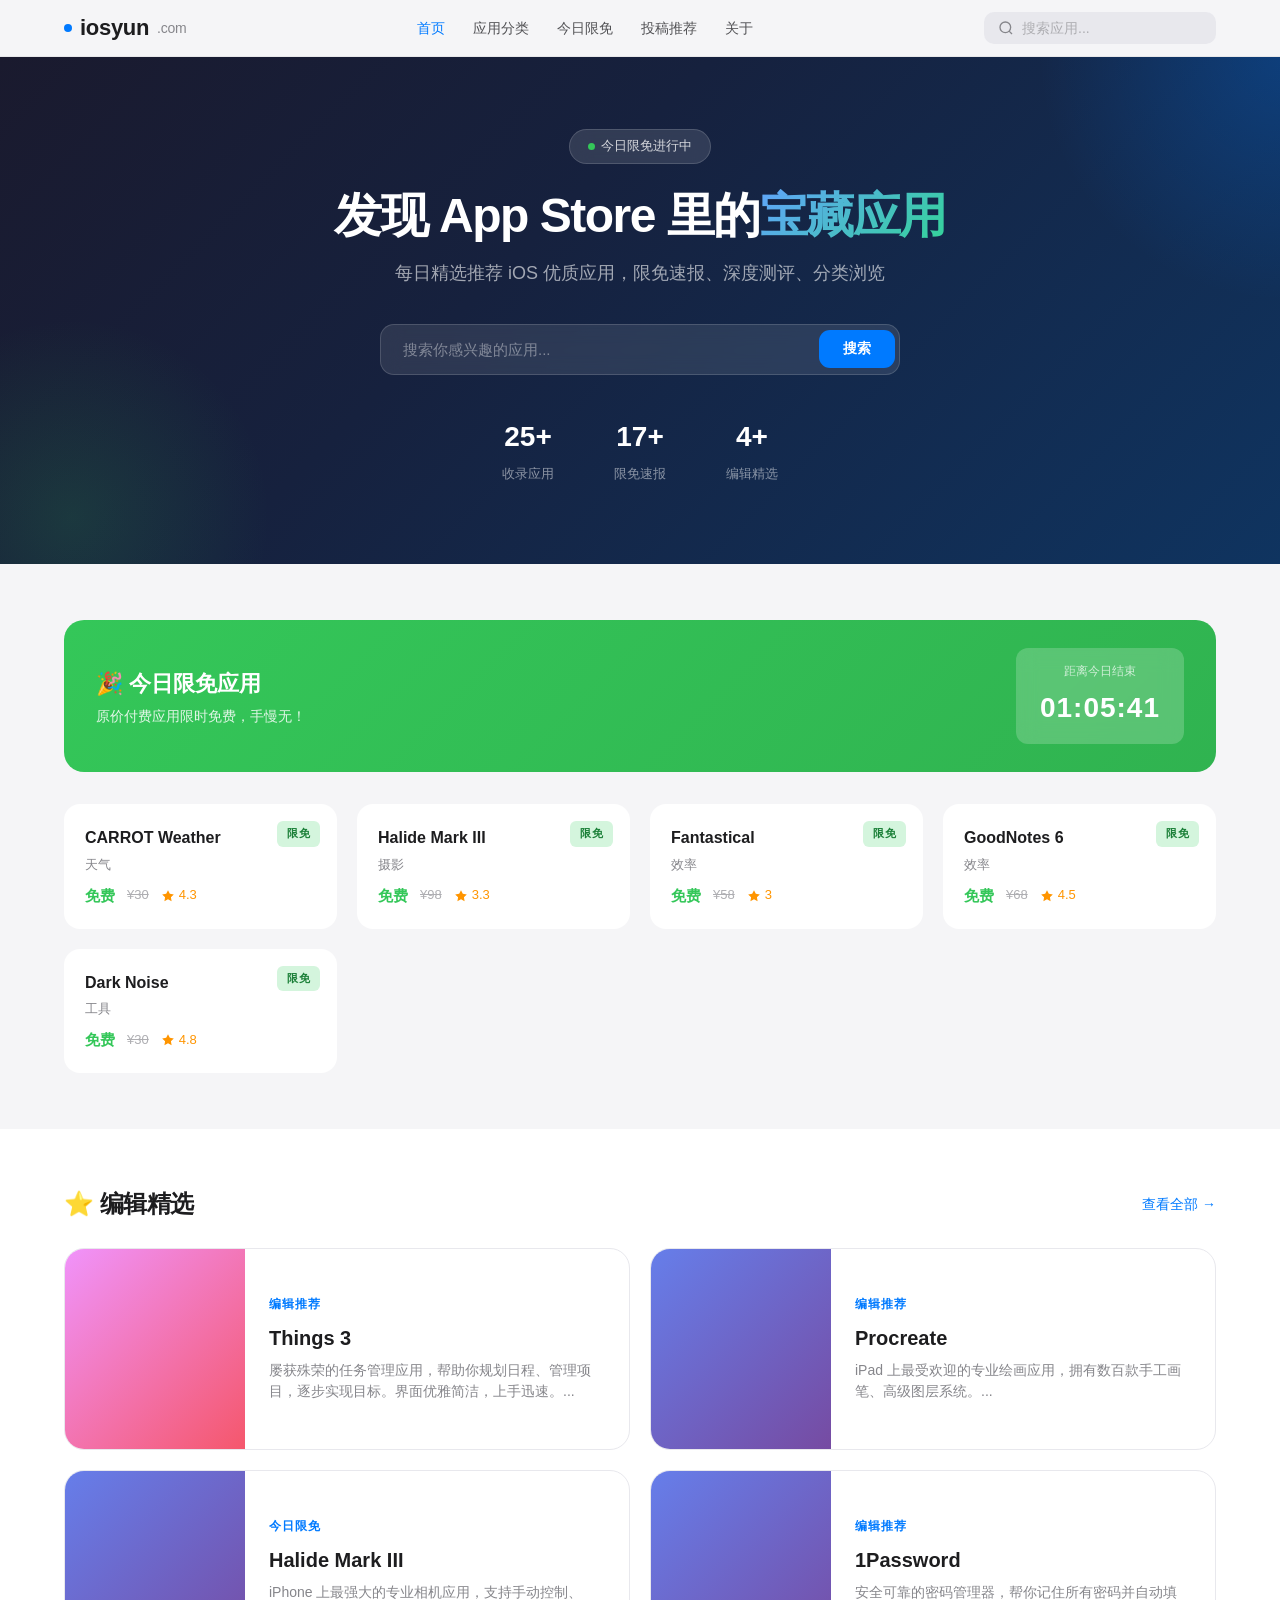
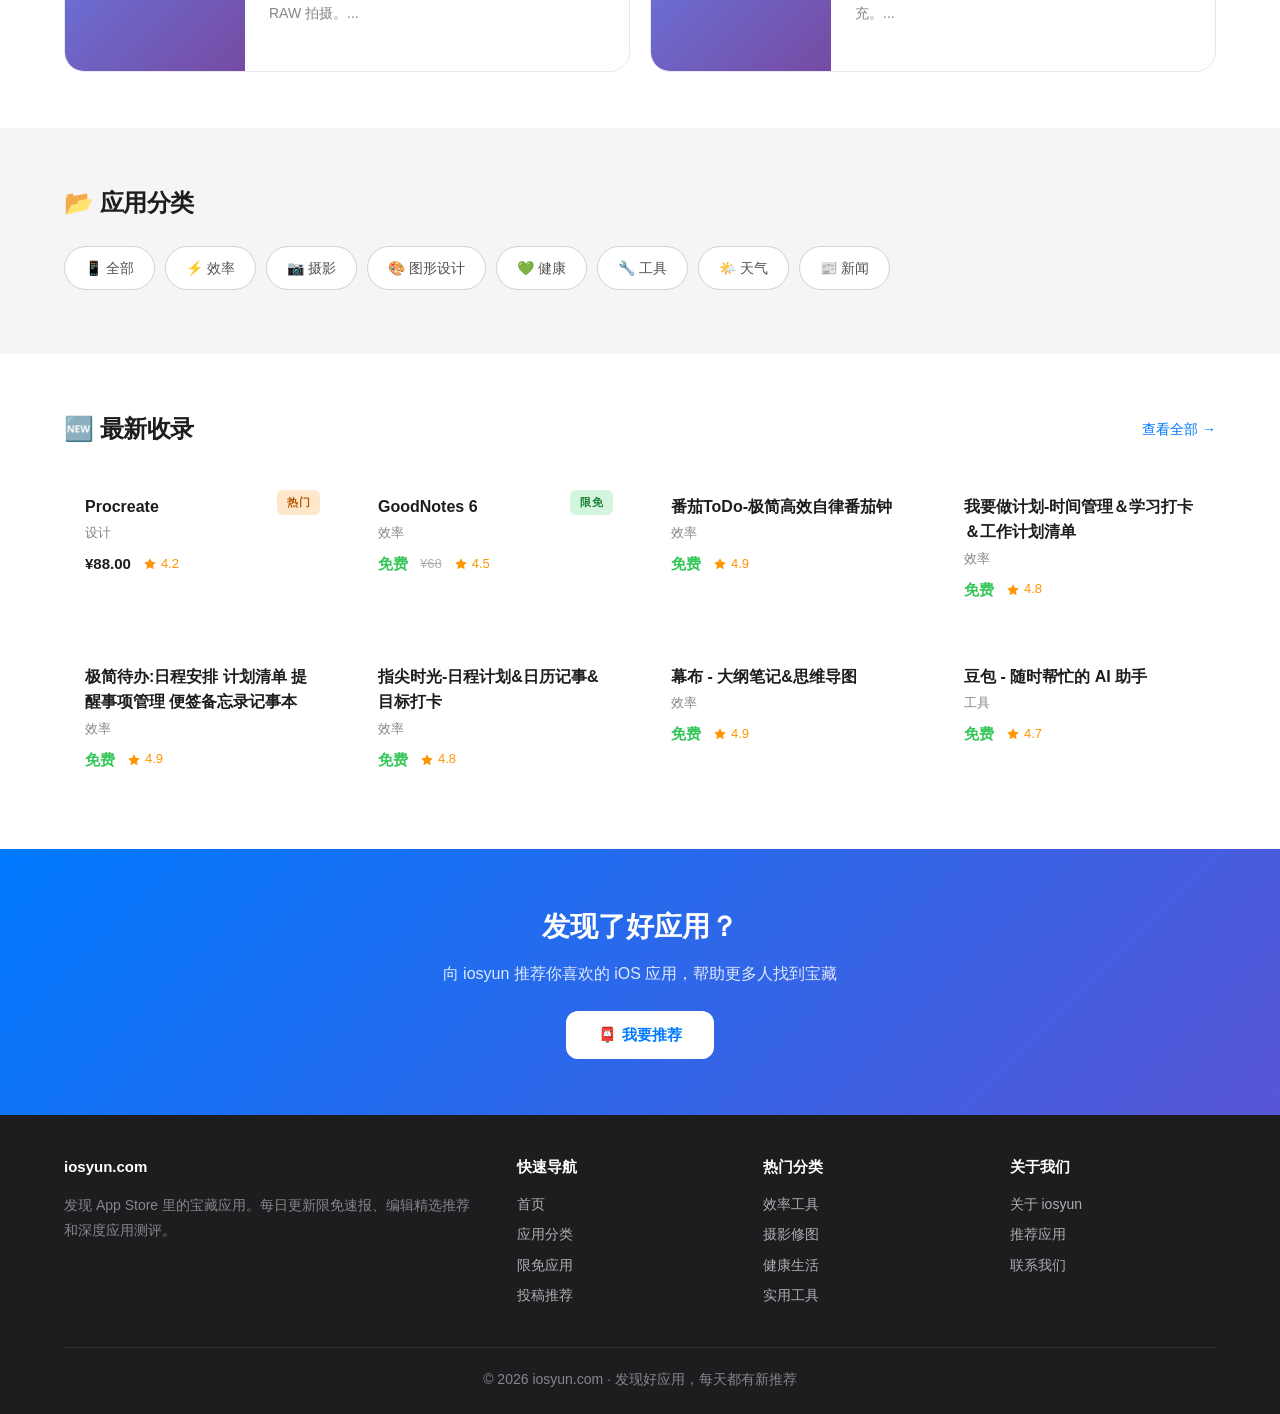
==== index.html @ 3b08a23b "fix: 隐藏URL中的index.html，统一用./" ====
<!DOCTYPE html>
<html lang="zh-CN">
<head>
<meta charset="UTF-8">
<meta name="viewport" content="width=device-width, initial-scale=1.0">
<title>iosyun - 发现好应用，每天都有新推荐</title>
<meta name="description" content="iosyun 每日精选推荐 iOS 优质应用，限免速报、深度测评、分类浏览，帮你发现 App Store 里的宝藏应用。">
<meta name="keywords" content="iOS应用推荐,App推荐,限免,App Store,应用测评,iPhone应用,iPad应用">
<meta property="og:title" content="iosyun - 发现好应用，每天都有新推荐">
<meta property="og:description" content="每日精选推荐 iOS 优质应用，限免速报、深度测评、分类浏览，帮你发现 App Store 里的宝藏应用。">
<meta property="og:type" content="website">
<meta property="og:url" content="https://iosyun.com/">
<meta property="og:site_name" content="iosyun">
<meta property="og:locale" content="zh_CN">
<meta name="twitter:card" content="summary_large_image">
<meta name="twitter:title" content="iosyun - 发现好应用，每天都有新推荐">
<meta name="twitter:description" content="每日精选推荐 iOS 优质应用，限免速报、深度测评、分类浏览。">
<link rel="canonical" href="https://iosyun.com/">
<link rel="stylesheet" href="css/style.css">
<script type="application/ld+json">
{"@context":"https://schema.org","@type":"WebSite","name":"iosyun","url":"https://iosyun.com/","description":"每日精选推荐 iOS 优质应用，限免速报、深度测评、分类浏览。","potentialAction":{"@type":"SearchAction","target":"https://iosyun.com/category.html?search={search_term_string}","query-input":"required name=search_term_string"}}
</script>
</head>
<body>

<nav class="navbar">
  <div class="container">
    <a href="./" class="nav-logo">
      <span class="dot"></span>iosyun<span>.com</span>
    </a>
    <ul class="nav-links">
      <li><a href="./" class="active">首页</a></li>
      <li><a href="category.html">应用分类</a></li>
      <li><a href="category.html?filter=free">今日限免</a></li>
      <li><a href="submit.html">投稿推荐</a></li>
      <li><a href="about.html">关于</a></li>
    </ul>
    <div class="nav-search">
      <svg viewBox="0 0 24 24" fill="none" stroke="currentColor" stroke-width="2"><circle cx="11" cy="11" r="8"/><path d="m21 21-4.35-4.35"/></svg>
      <input type="text" id="navSearch" placeholder="搜索应用...">
    </div>
    <button class="nav-mobile" style="background:none;font-size:24px;cursor:pointer;">☰</button>
  </div>
</nav>

<section class="hero">
  <div class="container">
    <div class="hero-badge"><span class="pulse"></span>今日限免进行中</div>
    <h1>发现 App Store 里的<span>宝藏应用</span></h1>
    <p>每日精选推荐 iOS 优质应用，限免速报、深度测评、分类浏览</p>
    <div class="hero-search">
      <input type="text" id="heroSearch" placeholder="搜索你感兴趣的应用...">
      <button onclick="document.getElementById('heroSearch').dispatchEvent(new KeyboardEvent('keydown',{key:'Enter'}))">搜索</button>
    </div>
    <div class="hero-stats">
      <div class="hero-stat"><div class="num" id="statApps">12,000+</div><div class="label">收录应用</div></div>
      <div class="hero-stat"><div class="num" id="statFree">500+</div><div class="label">限免速报</div></div>
      <div class="hero-stat"><div class="num" id="statFeatured">50+</div><div class="label">编辑精选</div></div>
    </div>
  </div>
</section>

<section class="section">
  <div class="container">
    <div class="free-banner">
      <div class="fb-info">
        <h3>🎉 今日限免应用</h3>
        <p>原价付费应用限时免费，手慢无！</p>
      </div>
      <div class="fb-timer">
        <div style="font-size:12px;opacity:.7;margin-bottom:4px;">距离今日结束</div>
        <div class="time" id="countdown">00:00:00</div>
      </div>
    </div>
    <div class="app-grid" id="freeApps"></div>
  </div>
</section>

<section class="section" style="background:#fff;">
  <div class="container">
    <div class="section-header">
      <h2>⭐ 编辑精选</h2>
      <a href="category.html">查看全部 →</a>
    </div>
    <div class="featured-row" id="featuredApps"></div>
  </div>
</section>

<section class="section">
  <div class="container">
    <div class="section-header"><h2>📂 应用分类</h2></div>
    <div class="categories" id="categoriesList"></div>
  </div>
</section>

<section class="section" style="background:#fff;">
  <div class="container">
    <div class="section-header">
      <h2>🆕 最新收录</h2>
      <a href="category.html">查看全部 →</a>
    </div>
    <div class="app-grid" id="latestApps"></div>
  </div>
</section>

<!-- CTA -->
<section class="section" style="background:linear-gradient(135deg,#007AFF,#5856D6);color:#fff;text-align:center;">
  <div class="container">
    <h2 style="font-size:28px;font-weight:700;margin-bottom:12px;">发现了好应用？</h2>
    <p style="opacity:.85;margin-bottom:24px;">向 iosyun 推荐你喜欢的 iOS 应用，帮助更多人找到宝藏</p>
    <a href="submit.html" style="display:inline-block;background:#fff;color:var(--blue);padding:12px 32px;border-radius:12px;font-size:15px;font-weight:600;">📮 我要推荐</a>
  </div>
</section>

<footer class="footer">
  <div class="container">
    <div class="footer-grid">
      <div>
        <h4>iosyun.com</h4>
        <p style="color:var(--gray-500);line-height:1.8;">发现 App Store 里的宝藏应用。每日更新限免速报、编辑精选推荐和深度应用测评。</p>
      </div>
      <div>
        <h4>快速导航</h4>
        <ul>
          <li><a href="./">首页</a></li>
          <li><a href="category.html">应用分类</a></li>
          <li><a href="category.html?filter=free">限免应用</a></li>
          <li><a href="submit.html">投稿推荐</a></li>
        </ul>
      </div>
      <div>
        <h4>热门分类</h4>
        <ul>
          <li><a href="category.html?cat=效率">效率工具</a></li>
          <li><a href="category.html?cat=摄影">摄影修图</a></li>
          <li><a href="category.html?cat=健康">健康生活</a></li>
          <li><a href="category.html?cat=工具">实用工具</a></li>
        </ul>
      </div>
      <div>
        <h4>关于我们</h4>
        <ul>
          <li><a href="about.html">关于 iosyun</a></li>
          <li><a href="submit.html">推荐应用</a></li>
          <li><a href="about.html#contact">联系我们</a></li>
        </ul>
      </div>
    </div>
    <div class="footer-bottom">&copy; 2026 iosyun.com · 发现好应用，每天都有新推荐</div>
  </div>
</footer>

<button id="backToTop" class="back-to-top">
  <svg viewBox="0 0 24 24" fill="none" stroke="currentColor" stroke-width="2"><path d="m18 15-6-6-6 6"/></svg>
</button>

<script src="js/data.js"></script>
<script src="js/main.js"></script>
<script>
document.addEventListener('DOMContentLoaded', () => {
  const apps = loadApps();
  document.getElementById('statApps').textContent = apps.length.toLocaleString() + '+';
  document.getElementById('statFree').textContent = apps.filter(a => a.isFree || a.price === '免费').length.toLocaleString() + '+';
  document.getElementById('statFeatured').textContent = apps.filter(a => a.featured).length.toLocaleString() + '+';

  // 优先展示有原价信息的真正限免，没有则展示所有免费应用
  const realFree = apps.filter(a => a.isFree && a.originalPrice);
  const freeApps = realFree.length > 0 ? realFree : apps.filter(a => a.isFree).slice(0, 8);
  const freeTitle = realFree.length > 0 ? '🎉 今日限免应用' : '🎁 免费好应用';
  document.querySelector('.fb-info h3').textContent = freeTitle;
  document.getElementById('freeApps').innerHTML = freeApps.length
    ? freeApps.map(createAppCard).join('')
    : '<p style="text-align:center;color:var(--gray-500);grid-column:1/-1;padding:40px;">暂无今日限免应用，明天再来看看~</p>';

  const featured = apps.filter(a => a.featured).slice(0, 4);
  document.getElementById('featuredApps').innerHTML = featured.map(createFeaturedCard).join('');

  document.getElementById('categoriesList').innerHTML = categories.map(c =>
    `<a href="category.html?cat=${c.key}" class="cat-chip"><span class="emoji">${c.emoji}</span>${c.name}</a>`
  ).join('');

  const latest = [...apps].sort((a,b) => new Date(b.updatedAt) - new Date(a.updatedAt)).slice(0, 8);
  document.getElementById('latestApps').innerHTML = latest.map(createAppCard).join('');

  startCountdown();
});
</script>
</body>
</html>
 
<!-- build -->
---- css/style.css ----
/* === Reset & Base === */
*, *::before, *::after { box-sizing: border-box; margin: 0; padding: 0; }

:root {
  --blue: #007AFF;
  --blue-dark: #0056CC;
  --red: #FF3B30;
  --orange: #FF9500;
  --green: #34C759;
  --gray-50: #f5f5f7;
  --gray-100: #e8e8ed;
  --gray-200: #d2d2d7;
  --gray-300: #aeaeb2;
  --gray-500: #86868b;
  --gray-700: #515154;
  --gray-900: #1d1d1f;
  --radius-sm: 10px;
  --radius: 16px;
  --radius-lg: 20px;
  --shadow-sm: 0 1px 3px rgba(0,0,0,.06);
  --shadow: 0 4px 16px rgba(0,0,0,.08);
  --shadow-lg: 0 12px 40px rgba(0,0,0,.12);
  --transition: .25s cubic-bezier(.4,0,.2,1);
}

html { scroll-behavior: smooth; }

body {
  font-family: -apple-system, BlinkMacSystemFont, "SF Pro Display", "Segoe UI", Roboto, sans-serif;
  color: var(--gray-900);
  background: var(--gray-50);
  line-height: 1.6;
  -webkit-font-smoothing: antialiased;
}

a { color: inherit; text-decoration: none; }
img { max-width: 100%; display: block; }
button { font-family: inherit; cursor: pointer; border: none; outline: none; }

.container { max-width: 1200px; margin: 0 auto; padding: 0 24px; }

/* === Navbar === */
.navbar {
  position: sticky; top: 0; z-index: 100;
  background: rgba(245,245,247,.85);
  backdrop-filter: saturate(180%) blur(20px);
  -webkit-backdrop-filter: saturate(180%) blur(20px);
  border-bottom: 1px solid rgba(0,0,0,.06);
}
.navbar .container {
  display: flex; align-items: center; justify-content: space-between;
  height: 56px;
}
.nav-logo {
  font-size: 22px; font-weight: 700; letter-spacing: -.3px;
  display: flex; align-items: center; gap: 8px;
}
.nav-logo .dot { width: 8px; height: 8px; background: var(--blue); border-radius: 50%; }
.nav-logo span:last-child { color: var(--gray-500); font-weight: 400; font-size: 14px; }
.nav-links { display: flex; gap: 28px; list-style: none; }
.nav-links a { font-size: 14px; font-weight: 500; color: var(--gray-700); transition: color var(--transition); padding: 4px 0; }
.nav-links a:hover, .nav-links a.active { color: var(--blue); }
.nav-search {
  display: flex; align-items: center; gap: 8px;
  background: var(--gray-100); border-radius: 10px;
  padding: 8px 14px; transition: all var(--transition);
}
.nav-search:focus-within { background: #fff; box-shadow: 0 0 0 3px rgba(0,122,255,.15); }
.nav-search svg { width: 16px; height: 16px; color: var(--gray-500); flex-shrink: 0; }
.nav-search input {
  border: none; outline: none; background: transparent;
  font-size: 14px; width: 180px; color: var(--gray-900);
}
.nav-search input::placeholder { color: var(--gray-300); }
.nav-mobile { display: none; }

.nav-links.show {
  display: flex !important; flex-direction: column;
  position: absolute; top: 56px; left: 0; right: 0;
  background: rgba(245,245,247,.98);
  backdrop-filter: blur(20px);
  -webkit-backdrop-filter: blur(20px);
  padding: 16px 24px; gap: 8px;
  border-bottom: 1px solid rgba(0,0,0,.06);
  z-index: 99;
}
.nav-links.show a { padding: 10px 0; font-size: 16px; }

@media (max-width: 768px) {
  .nav-links:not(.show), .nav-search { display: none; }
  .nav-mobile { display: block; }
  .navbar .container { height: 52px; }
}

/* === Hero === */
.hero {
  background: linear-gradient(135deg, #1a1a2e 0%, #16213e 40%, #0f3460 100%);
  color: #fff; padding: 72px 0 80px; text-align: center; position: relative;
  overflow: hidden;
}
.hero::before {
  content: ''; position: absolute; top: -50%; right: -20%;
  width: 500px; height: 500px;
  background: radial-gradient(circle, rgba(0,122,255,.25) 0%, transparent 70%);
  border-radius: 50%;
}
.hero::after {
  content: ''; position: absolute; bottom: -30%; left: -10%;
  width: 400px; height: 400px;
  background: radial-gradient(circle, rgba(52,199,89,.15) 0%, transparent 70%);
  border-radius: 50%;
}
.hero .container { position: relative; z-index: 1; }
.hero-badge {
  display: inline-block; background: rgba(255,255,255,.12);
  border: 1px solid rgba(255,255,255,.15);
  border-radius: 50px; padding: 6px 18px; font-size: 13px;
  color: rgba(255,255,255,.8); margin-bottom: 24px;
  backdrop-filter: blur(10px);
}
.hero-badge .pulse { display: inline-block; width: 7px; height: 7px; background: var(--green); border-radius: 50%; margin-right: 6px; animation: pulse 2s infinite; }
@keyframes pulse { 0%,100%{opacity:1} 50%{opacity:.4} }
.hero h1 {
  font-size: 48px; font-weight: 800; letter-spacing: -1.5px;
  line-height: 1.15; margin-bottom: 16px;
}
.hero h1 span { background: linear-gradient(135deg, #60a5fa, #34d399); -webkit-background-clip: text; -webkit-text-fill-color: transparent; }
.hero p { font-size: 18px; color: rgba(255,255,255,.6); margin-bottom: 36px; max-width: 520px; margin-left: auto; margin-right: auto; }
.hero-search {
  display: flex; align-items: center; max-width: 520px; margin: 0 auto;
  background: rgba(255,255,255,.1); border: 1px solid rgba(255,255,255,.15);
  border-radius: 14px; padding: 4px; backdrop-filter: blur(10px);
}
.hero-search input {
  flex: 1; border: none; outline: none; background: transparent;
  padding: 12px 18px; color: #fff; font-size: 15px;
}
.hero-search input::placeholder { color: rgba(255,255,255,.4); }
.hero-search button {
  background: var(--blue); color: #fff; border-radius: 11px;
  padding: 10px 24px; font-size: 14px; font-weight: 600;
  transition: background var(--transition);
}
.hero-search button:hover { background: var(--blue-dark); }
.hero-stats { display: flex; justify-content: center; gap: 60px; margin-top: 40px; }
.hero-stat { text-align: center; }
.hero-stat .num { font-size: 28px; font-weight: 700; }
.hero-stat .label { font-size: 13px; color: rgba(255,255,255,.5); margin-top: 4px; }
@media (max-width: 768px) {
  .hero { padding: 48px 0 56px; }
  .hero h1 { font-size: 32px; }
  .hero p { font-size: 15px; }
  .hero-stats { gap: 32px; }
  .hero-stat .num { font-size: 22px; }
}

/* === Section Header === */
.section-header {
  display: flex; align-items: center; justify-content: space-between;
  margin-bottom: 24px;
}
.section-header h2 { font-size: 24px; font-weight: 700; letter-spacing: -.5px; }
.section-header a {
  font-size: 14px; color: var(--blue); font-weight: 500;
  display: flex; align-items: center; gap: 4px;
}
.section-header a:hover { text-decoration: underline; }

/* === Section Spacing === */
.section { padding: 56px 0; }
.section:nth-child(even) { background: #fff; }

/* === Category Chips === */
.categories {
  display: flex; flex-wrap: wrap; gap: 10px; margin-bottom: 8px;
}
.cat-chip {
  padding: 10px 20px; border-radius: 50px; font-size: 14px; font-weight: 500;
  border: 1px solid var(--gray-200); background: #fff; color: var(--gray-700);
  transition: all var(--transition); white-space: nowrap;
}
.cat-chip:hover, .cat-chip.active {
  background: var(--blue); color: #fff; border-color: var(--blue);
}
.cat-chip .emoji { margin-right: 4px; }
@media (max-width: 768px) {
  .categories { flex-wrap: nowrap; overflow-x: auto; -webkit-overflow-scrolling: touch; padding-bottom: 12px; gap: 8px; }
  .cat-chip { flex-shrink: 0; font-size: 13px; padding: 8px 16px; }
  .categories::-webkit-scrollbar { display: none; }
}

/* === App Card Grid === */
.app-grid {
  display: grid;
  grid-template-columns: repeat(4, 1fr);
  gap: 20px;
}
@media (max-width: 1024px) { .app-grid { grid-template-columns: repeat(3, 1fr); } }
@media (max-width: 768px) { .app-grid { grid-template-columns: repeat(2, 1fr); gap: 14px; } }
@media (max-width: 480px) { .app-grid { grid-template-columns: 1fr; } }

/* === App Card === */
.app-card {
  background: #fff; border-radius: var(--radius);
  padding: 20px; transition: all var(--transition);
  border: 1px solid transparent;
  cursor: pointer; position: relative; overflow: hidden;
}
.app-card:hover {
  transform: translateY(-4px);
  box-shadow: var(--shadow-lg);
  border-color: var(--gray-100);
}
.app-card .badge {
  position: absolute; top: 16px; right: 16px;
  font-size: 11px; font-weight: 700; padding: 4px 10px;
  border-radius: 6px; text-transform: uppercase; letter-spacing: .5px;
}
.badge-free { background: #d4f5dd; color: #1a7f37; }
.badge-off { background: #ffe0d4; color: #c0392b; }
.badge-hot { background: #ffe7cc; color: #b35900; }
.app-icon-placeholder {
  margin-bottom: 14px;
}
.app-icon-img {
  margin-bottom: 14px;
  object-fit: cover;
}
.card-title { font-size: 16px; font-weight: 600; margin-bottom: 4px; }
.card-category { font-size: 13px; color: var(--gray-500); margin-bottom: 8px; }
.card-meta { display: flex; align-items: center; gap: 12px; }
.card-price { font-size: 15px; font-weight: 700; color: var(--gray-900); }
.card-price.free { color: var(--green); }
.card-original { font-size: 13px; color: var(--gray-300); text-decoration: line-through; }
.card-rating { display: flex; align-items: center; gap: 4px; font-size: 13px; color: var(--orange); }
.card-rating svg { width: 14px; height: 14px; }

/* === Featured Carousel === */
.featured-row {
  display: grid; grid-template-columns: 1fr 1fr; gap: 20px;
}
.featured-card {
  background: #fff; border-radius: var(--radius-lg); overflow: hidden;
  display: flex; cursor: pointer; transition: all var(--transition);
  border: 1px solid var(--gray-100);
}
.featured-card:hover { transform: translateY(-3px); box-shadow: var(--shadow-lg); }
.featured-card .fc-img {
  width: 180px; min-height: 200px; flex-shrink: 0;
  display: flex; align-items: center; justify-content: center;
}
.gradient-1 { background: linear-gradient(135deg, #667eea, #764ba2) !important; }
.gradient-2 { background: linear-gradient(135deg, #f093fb, #f5576c) !important; }
.featured-card .fc-content { padding: 24px; display: flex; flex-direction: column; justify-content: center; }
.featured-card .fc-tag { font-size: 12px; font-weight: 600; color: var(--blue); text-transform: uppercase; letter-spacing: 1px; margin-bottom: 8px; }
.featured-card .fc-title { font-size: 20px; font-weight: 700; margin-bottom: 6px; }
.featured-card .fc-desc { font-size: 14px; color: var(--gray-500); line-height: 1.5; }
@media (max-width: 768px) {
  .featured-row { grid-template-columns: 1fr; }
  .featured-card .fc-img { width: 120px; min-height: 140px; }
  .featured-card .fc-title { font-size: 16px; }
}

/* === Free Today Banner === */
.free-banner {
  background: linear-gradient(135deg, #34C759, #30b350);
  border-radius: var(--radius-lg); padding: 28px 32px;
  color: #fff; display: flex; align-items: center; justify-content: space-between;
  margin-bottom: 32px;
}
.free-banner .fb-info h3 { font-size: 22px; font-weight: 700; margin-bottom: 4px; }
.free-banner .fb-info p { font-size: 14px; opacity: .85; }
.free-banner .fb-timer {
  background: rgba(255,255,255,.2); border-radius: 12px;
  padding: 14px 24px; font-size: 14px; text-align: center;
  backdrop-filter: blur(10px);
}
.free-banner .fb-timer .time { font-size: 28px; font-weight: 800; letter-spacing: 1px; }
@media (max-width: 768px) {
  .free-banner { flex-direction: column; text-align: center; gap: 16px; }
}

/* === Category Page === */
.page-hero {
  background: linear-gradient(135deg, #1a1a2e, #16213e);
  color: #fff; padding: 48px 0; text-align: center;
}
.page-hero h1 { font-size: 36px; font-weight: 800; letter-spacing: -1px; }
.page-hero p { color: rgba(255,255,255,.5); font-size: 15px; margin-top: 8px; }
.filter-bar {
  display: flex; gap: 12px; align-items: center; flex-wrap: wrap;
  margin-bottom: 32px;
}
.filter-bar select {
  padding: 10px 16px; border-radius: 10px; border: 1px solid var(--gray-200);
  font-size: 14px; background: #fff; color: var(--gray-900);
  appearance: none; padding-right: 36px;
  background-image: url("data:image/svg+xml,%3Csvg width='12' height='8' viewBox='0 0 12 8'%3E%3Cpath d='M1 1l5 5 5-5' stroke='%2386868b' stroke-width='1.5' fill='none'/%3E%3C/svg%3E");
  background-repeat: no-repeat; background-position: right 12px center;
  cursor: pointer;
}

/* === Detail Page === */
.detail-hero {
  background: linear-gradient(135deg, #1a1a2e 0%, #16213e 50%, #0f3460 100%);
  color: #fff; padding: 56px 0 64px;
}
.breadcrumb { font-size: 13px; color: rgba(255,255,255,.5); margin-bottom: 32px; }
.breadcrumb a { color: rgba(255,255,255,.7); }
.breadcrumb a:hover { color: #fff; }
.breadcrumb span { margin: 0 8px; }
.detail-header { display: flex; gap: 28px; align-items: flex-start; }
.detail-info { flex: 1; }
.detail-info h1 { font-size: 32px; font-weight: 800; letter-spacing: -1px; margin-bottom: 4px; }
.detail-info .dev { font-size: 14px; color: rgba(255,255,255,.5); margin-bottom: 14px; }
.detail-meta { display: flex; gap: 24px; flex-wrap: wrap; }
.detail-meta-item { display: flex; align-items: center; gap: 6px; font-size: 14px; color: rgba(255,255,255,.7); }
.detail-meta-item svg { width: 16px; height: 16px; opacity: .7; }
.detail-price-box {
  background: rgba(255,255,255,.1); border: 1px solid rgba(255,255,255,.15);
  border-radius: var(--radius); padding: 16px 24px; text-align: center;
  backdrop-filter: blur(10px); flex-shrink: 0; min-width: 120px;
}
.detail-price-box .price { font-size: 28px; font-weight: 800; }
.detail-price-box .price.free { color: var(--green); }
.detail-price-box .original { font-size: 14px; color: rgba(255,255,255,.4); text-decoration: line-through; }
.detail-price-box .btn-get {
  display: block; margin-top: 12px; background: var(--blue); color: #fff;
  padding: 10px 20px; border-radius: 10px; font-size: 14px; font-weight: 600;
  text-align: center; transition: background var(--transition);
}
.detail-price-box .btn-get:hover { background: var(--blue-dark); }
@media (max-width: 768px) {
  .detail-header { flex-direction: column; align-items: center; text-align: center; }
  .detail-meta { justify-content: center; }
  .detail-info h1 { font-size: 24px; }
  .detail-icon { width: 80px; height: 80px; }
}

/* Screenshots */
.screenshots-section { background: #fff; padding: 48px 0; }
.screenshots { display: flex; gap: 16px; overflow-x: auto; padding-bottom: 12px; -webkit-overflow-scrolling: touch; scroll-snap-type: x mandatory; }
.screenshots::-webkit-scrollbar { display: none; }
.screenshots img {
  width: 260px; border-radius: 16px; scroll-snap-align: start; flex-shrink: 0;
  box-shadow: var(--shadow); transition: transform var(--transition);
}
.screenshots img:hover { transform: scale(1.02); }
@media (max-width: 768px) { .screenshots img { width: 200px; border-radius: 12px; } }

/* Content area */
.content-section { padding: 48px 0; }
.content-grid { display: grid; grid-template-columns: 2fr 1fr; gap: 40px; }
@media (max-width: 768px) { .content-grid { grid-template-columns: 1fr; } }
.content-main h3, .content-side h3 { font-size: 18px; font-weight: 700; margin-bottom: 16px; }
.content-main p { color: var(--gray-700); line-height: 1.8; margin-bottom: 16px; }
.content-side .side-card {
  background: var(--gray-50); border-radius: var(--radius); padding: 20px; margin-bottom: 16px;
}
.side-card .side-row { display: flex; justify-content: space-between; padding: 8px 0; font-size: 14px; border-bottom: 1px solid var(--gray-100); }
.side-card .side-row:last-child { border-bottom: none; }
.side-card .side-label { color: var(--gray-500); }
.side-card .side-value { color: var(--gray-900); font-weight: 500; }

/* === Footer === */
.footer {
  background: var(--gray-900); color: var(--gray-300);
  padding: 40px 0 24px; font-size: 14px;
}
.footer-grid { display: grid; grid-template-columns: 2fr 1fr 1fr 1fr; gap: 40px; margin-bottom: 32px; }
.footer-grid h4 { color: #fff; font-size: 15px; margin-bottom: 14px; }
.footer-grid ul { list-style: none; }
.footer-grid li { margin-bottom: 8px; }
.footer-grid a { color: var(--gray-300); transition: color var(--transition); }
.footer-grid a:hover { color: #fff; }
.footer-bottom { border-top: 1px solid rgba(255,255,255,.08); padding-top: 20px; text-align: center; color: var(--gray-500); }
@media (max-width: 768px) {
  .footer-grid { grid-template-columns: 1fr 1fr; gap: 24px; }
}

/* === Skeleton Loading === */
@keyframes shimmer {
  0% { background-position: -200px 0; }
  100% { background-position: calc(200px + 100%) 0; }
}
.skeleton {
  background: linear-gradient(90deg, var(--gray-100) 25%, var(--gray-50) 50%, var(--gray-100) 75%);
  background-size: 200px 100%; animation: shimmer 1.5s infinite; border-radius: 8px;
}

/* === Toast === */
.toast {
  position: fixed; bottom: 32px; left: 50%; transform: translateX(-50%);
  background: var(--gray-900); color: #fff; padding: 12px 24px;
  border-radius: 12px; font-size: 14px; font-weight: 500;
  z-index: 1000; opacity: 0; transition: opacity var(--transition);
  pointer-events: none;
}
.toast.show { opacity: 1; }

/* === Back to top === */
.back-to-top {
  position: fixed; bottom: 32px; right: 32px;
  width: 44px; height: 44px; border-radius: 50%;
  background: var(--blue); color: #fff; display: flex; align-items: center; justify-content: center;
  box-shadow: var(--shadow-lg); opacity: 0; visibility: hidden;
  transition: all var(--transition); z-index: 99;
}
.back-to-top.visible { opacity: 1; visibility: visible; }
.back-to-top:hover { background: var(--blue-dark); transform: translateY(-2px); }
.back-to-top svg { width: 18px; height: 18px; }

/* === Tag === */
.tag { display: inline-block; padding: 3px 10px; background: var(--gray-100); border-radius: 6px; font-size: 12px; color: var(--gray-700); margin: 2px; }

/* === Pagination === */
.pagination { display: flex; justify-content: center; gap: 8px; margin-top: 40px; }
.pagination button {
  width: 40px; height: 40px; border-radius: 10px; font-size: 14px; font-weight: 500;
  background: #fff; border: 1px solid var(--gray-200); color: var(--gray-700);
  transition: all var(--transition);
}
.pagination button.active { background: var(--blue); color: #fff; border-color: var(--blue); }
.pagination button:hover:not(.active) { border-color: var(--blue); color: var(--blue); }
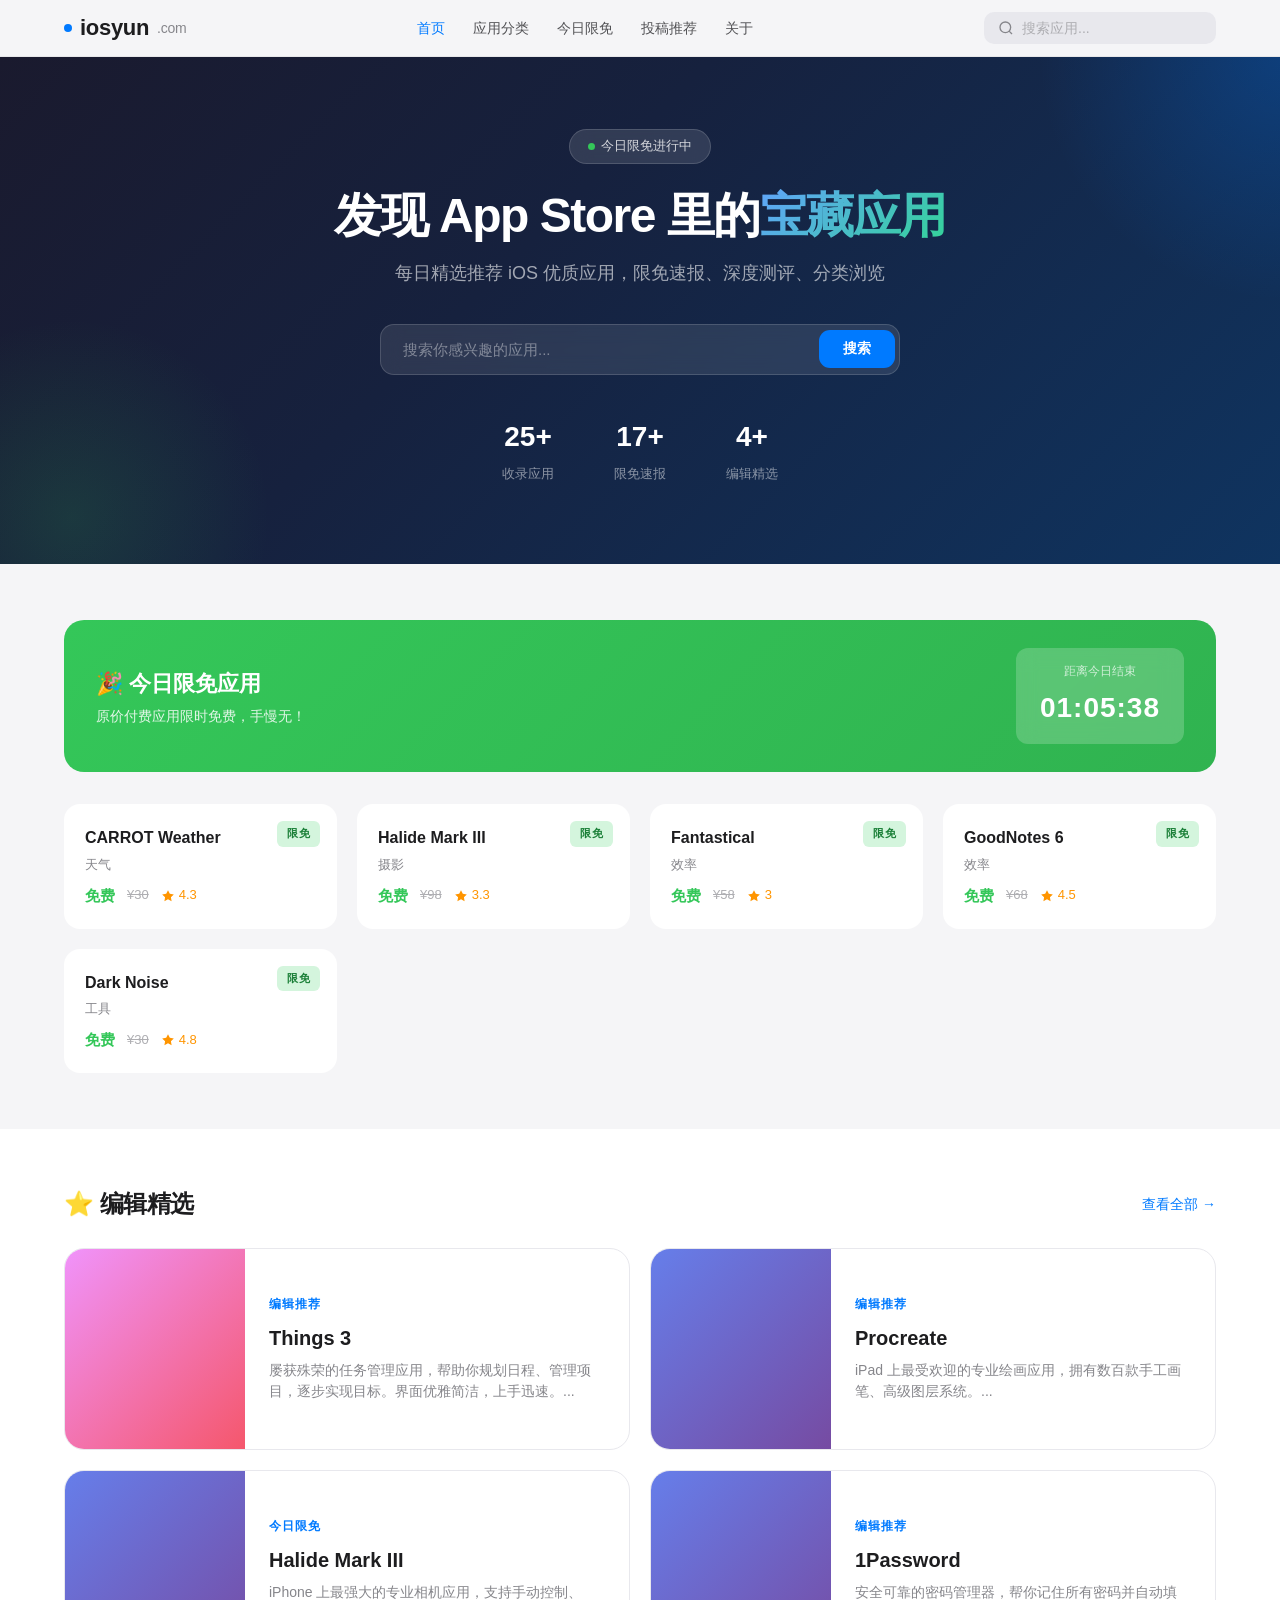
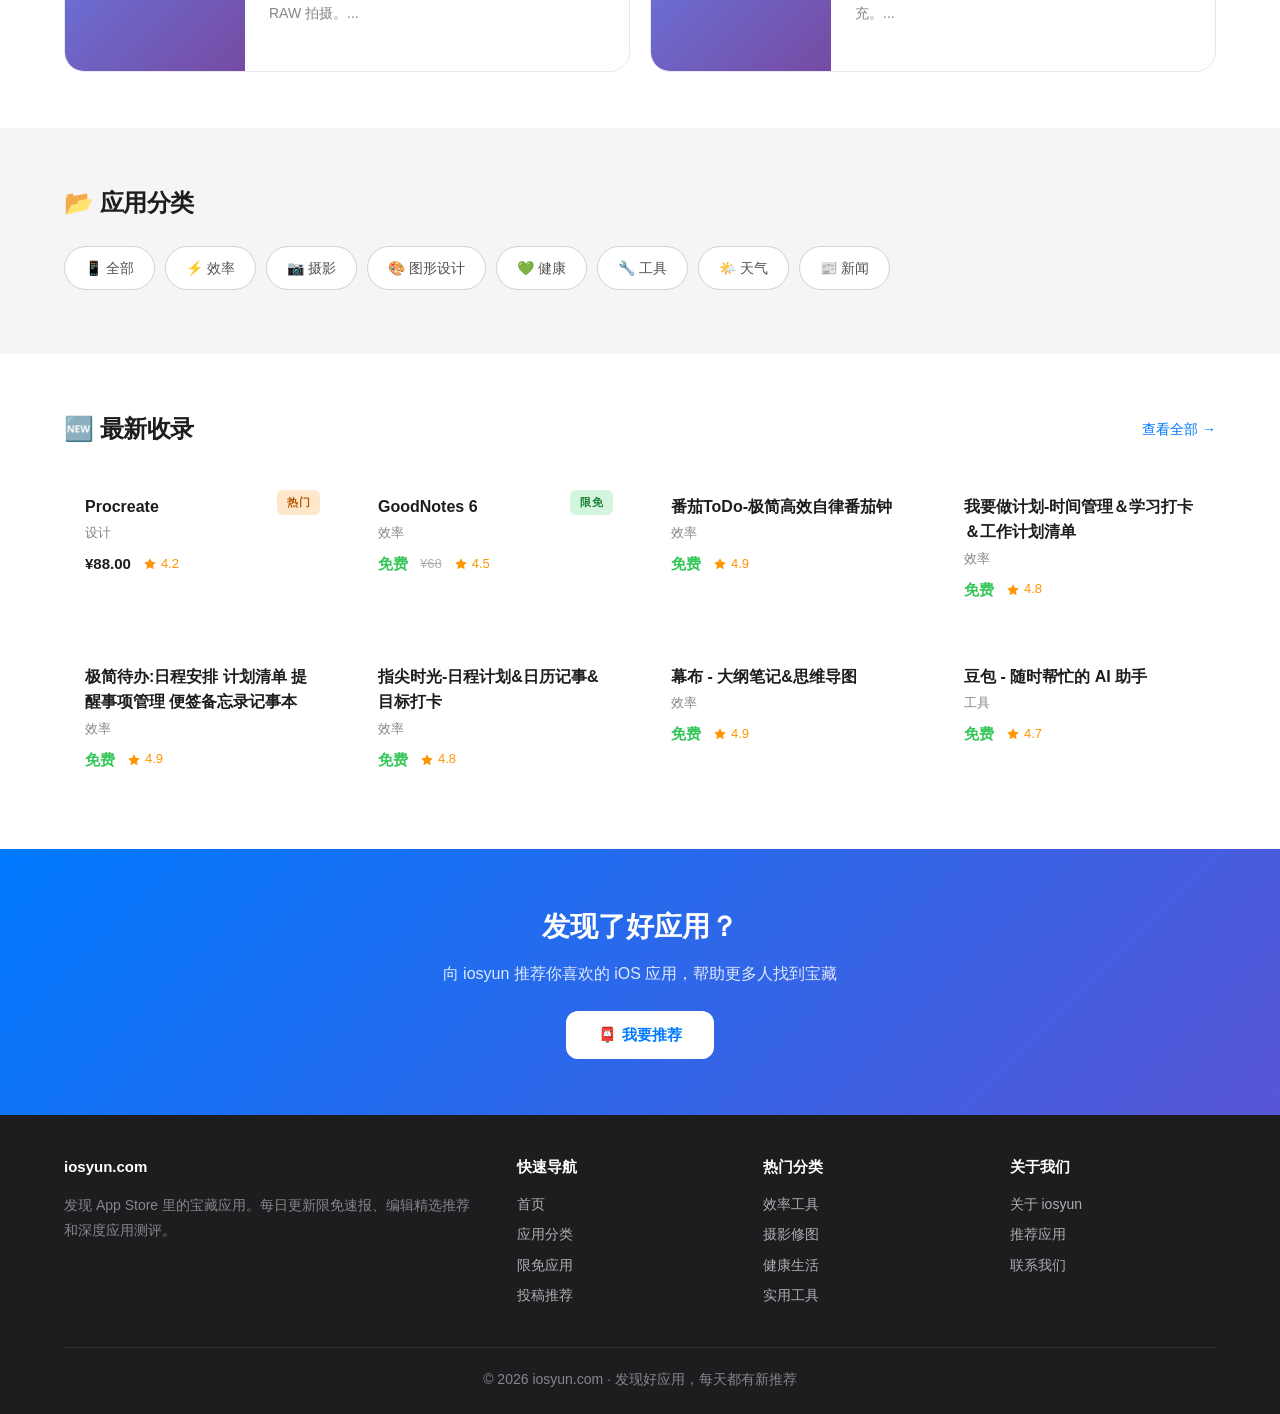
==== commit 2602bf42: "fix: data.js加版本号?v=3强刷缓存" ====
--- a/index.html
+++ b/index.html
@@ -154,7 +154,7 @@
   <svg viewBox="0 0 24 24" fill="none" stroke="currentColor" stroke-width="2"><path d="m18 15-6-6-6 6"/></svg>
 </button>
 
-<script src="js/data.js"></script>
+<script src="js/data.js?v=3"></script>
 <script src="js/main.js"></script>
 <script>
 document.addEventListener('DOMContentLoaded', () => {
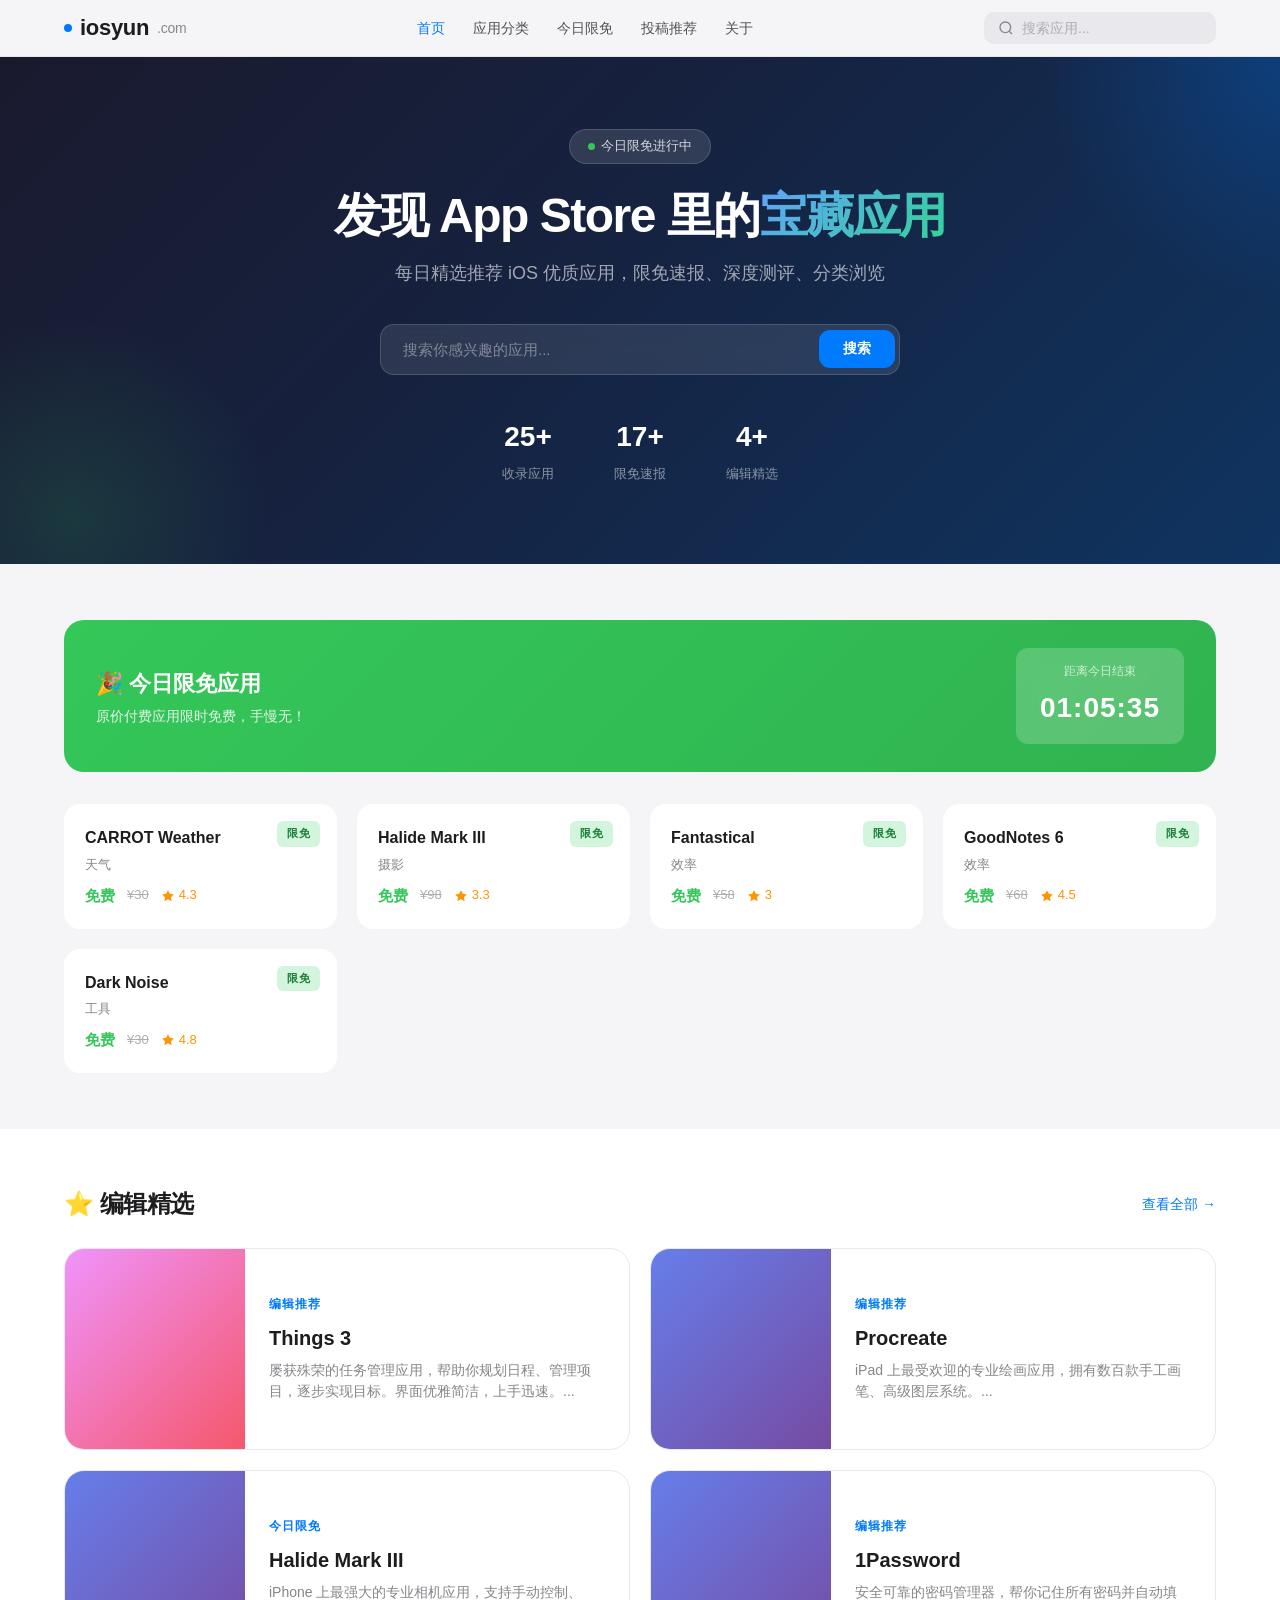
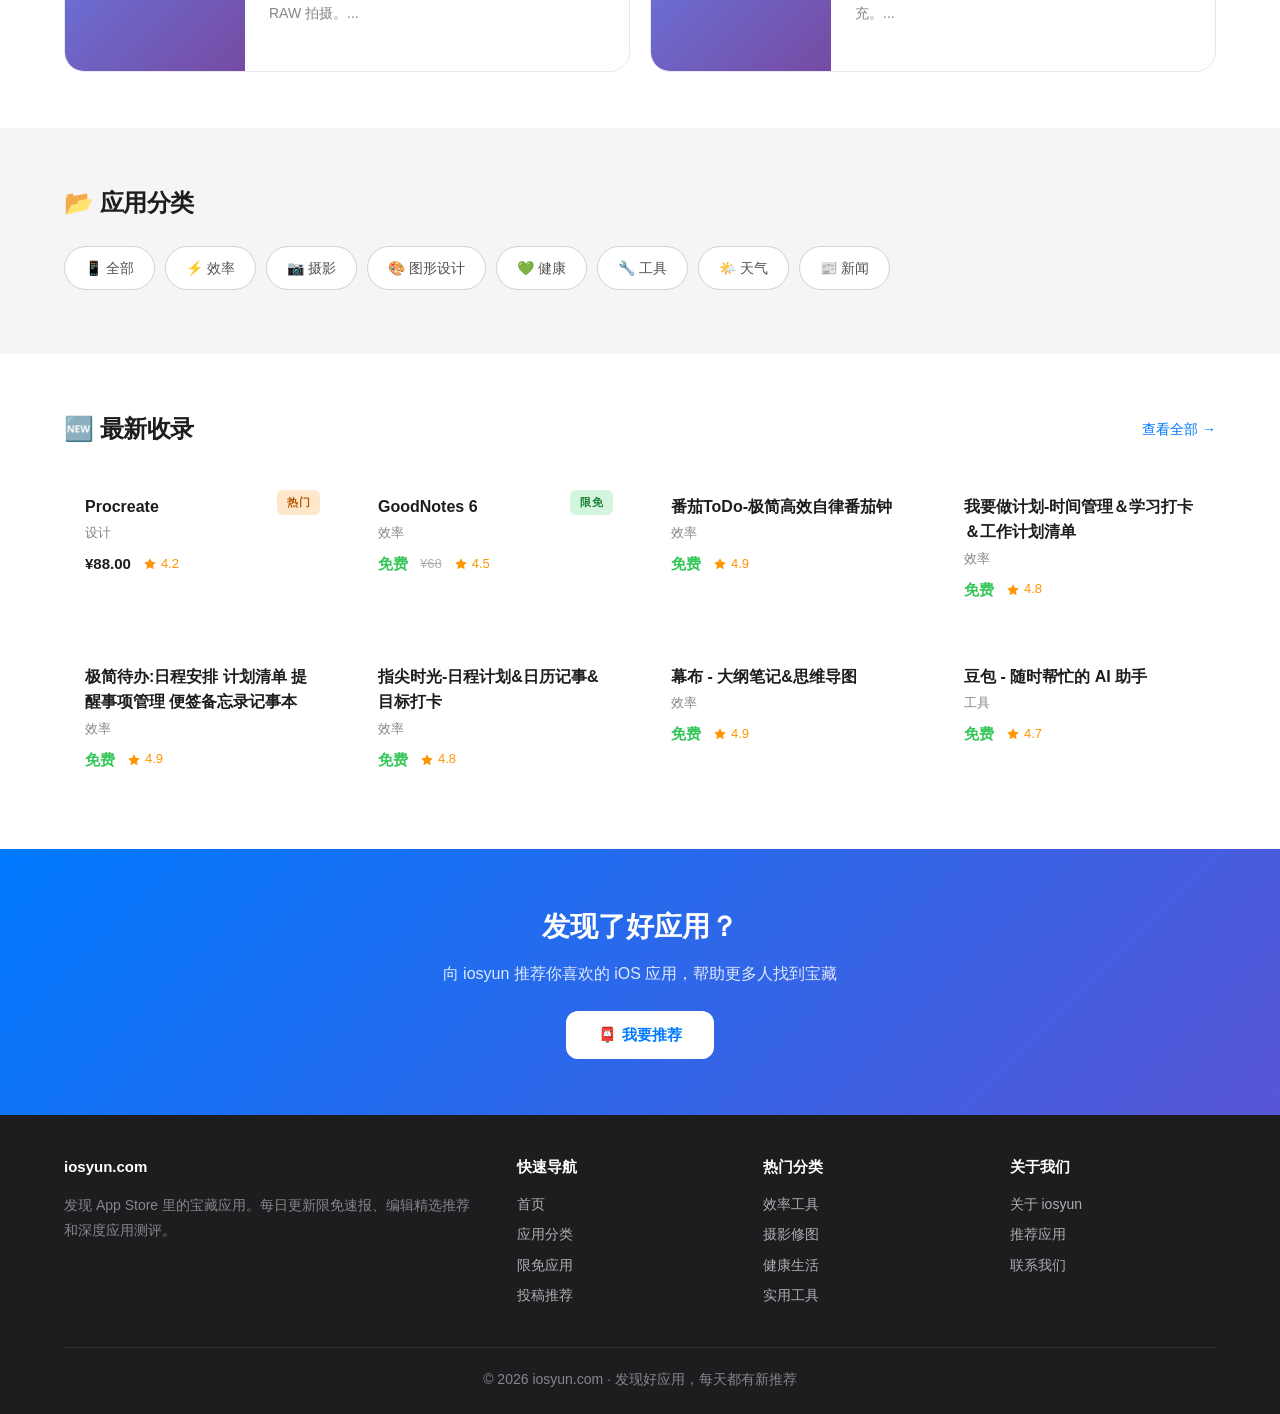
==== commit 92cc023c: "fix: 强制禁用HTML缓存 + 所有静态资源?v=4" ====
--- a/index.html
+++ b/index.html
@@ -3,6 +3,9 @@
 <head>
 <meta charset="UTF-8">
 <meta name="viewport" content="width=device-width, initial-scale=1.0">
+<meta http-equiv="Cache-Control" content="no-cache, no-store, must-revalidate">
+<meta http-equiv="Pragma" content="no-cache">
+<meta http-equiv="Expires" content="0">
 <title>iosyun - 发现好应用，每天都有新推荐</title>
 <meta name="description" content="iosyun 每日精选推荐 iOS 优质应用，限免速报、深度测评、分类浏览，帮你发现 App Store 里的宝藏应用。">
 <meta name="keywords" content="iOS应用推荐,App推荐,限免,App Store,应用测评,iPhone应用,iPad应用">
@@ -16,7 +19,7 @@
 <meta name="twitter:title" content="iosyun - 发现好应用，每天都有新推荐">
 <meta name="twitter:description" content="每日精选推荐 iOS 优质应用，限免速报、深度测评、分类浏览。">
 <link rel="canonical" href="https://iosyun.com/">
-<link rel="stylesheet" href="css/style.css">
+<link rel="stylesheet" href="css/style.css?v=4">
 <script type="application/ld+json">
 {"@context":"https://schema.org","@type":"WebSite","name":"iosyun","url":"https://iosyun.com/","description":"每日精选推荐 iOS 优质应用，限免速报、深度测评、分类浏览。","potentialAction":{"@type":"SearchAction","target":"https://iosyun.com/category.html?search={search_term_string}","query-input":"required name=search_term_string"}}
 </script>
@@ -154,8 +157,8 @@
   <svg viewBox="0 0 24 24" fill="none" stroke="currentColor" stroke-width="2"><path d="m18 15-6-6-6 6"/></svg>
 </button>
 
-<script src="js/data.js?v=3"></script>
-<script src="js/main.js"></script>
+<script src="js/data.js?v=4"></script>
+<script src="js/main.js?v=4"></script>
 <script>
 document.addEventListener('DOMContentLoaded', () => {
   const apps = loadApps();
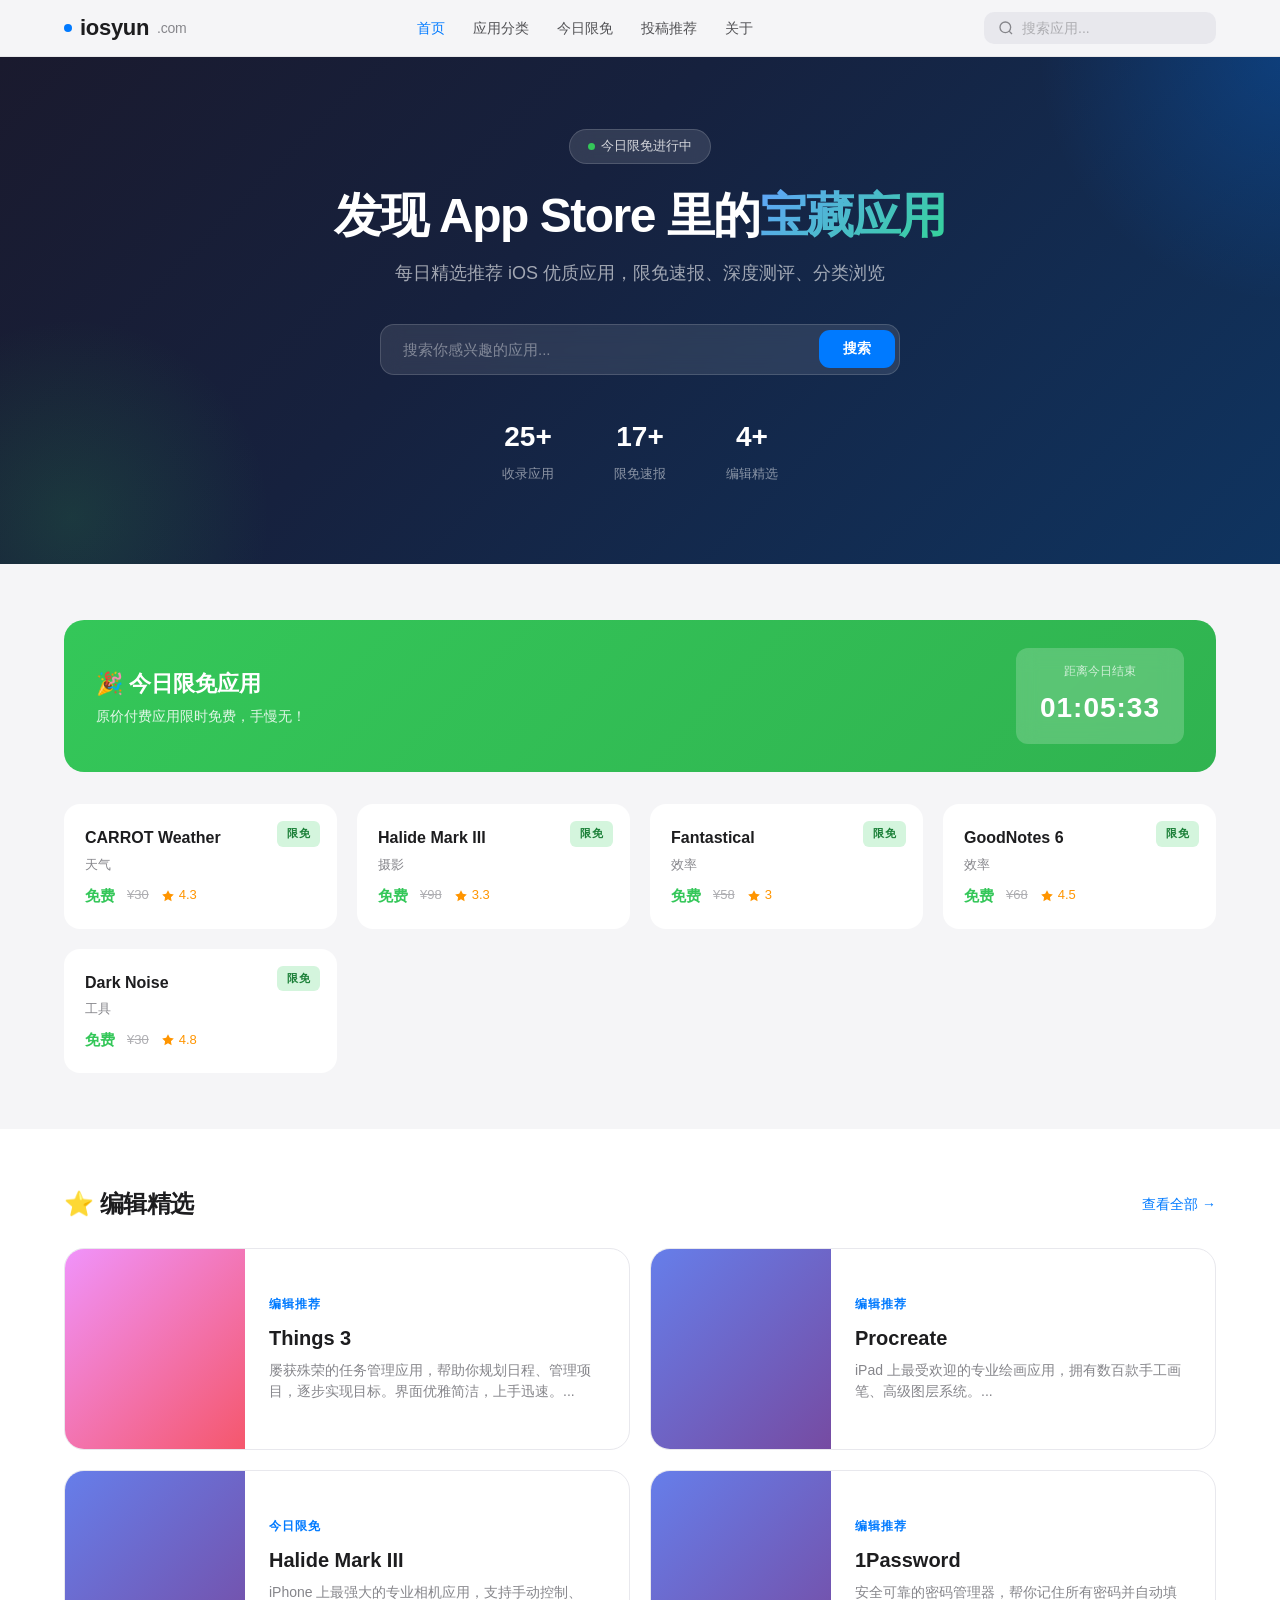
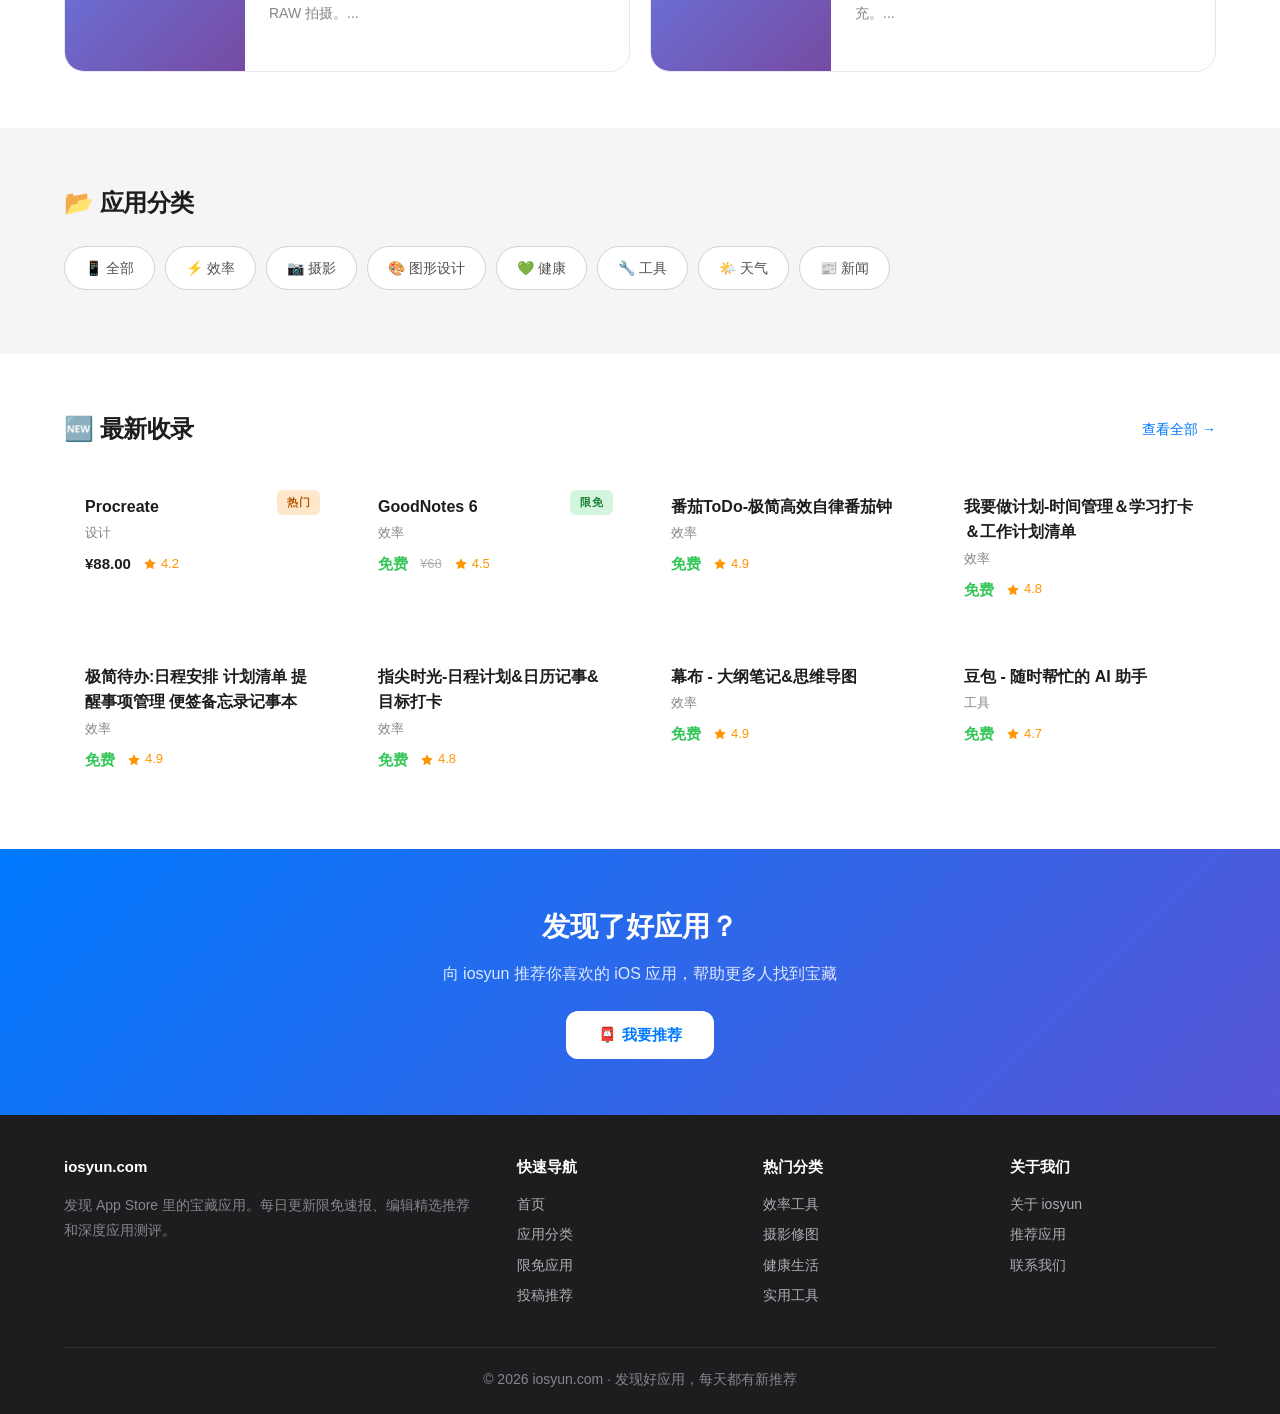
==== commit af42abb7: "fix: 自检脚本强制刷新旧缓存页面" ====
--- a/index.html
+++ b/index.html
@@ -6,6 +6,8 @@
 <meta http-equiv="Cache-Control" content="no-cache, no-store, must-revalidate">
 <meta http-equiv="Pragma" content="no-cache">
 <meta http-equiv="Expires" content="0">
+<meta name="app-version" content="4">
+<script>if(!document.querySelector('meta[name="app-version"]')||document.querySelector('meta[name="app-version"]').content!=='4')location.reload()</script>
 <title>iosyun - 发现好应用，每天都有新推荐</title>
 <meta name="description" content="iosyun 每日精选推荐 iOS 优质应用，限免速报、深度测评、分类浏览，帮你发现 App Store 里的宝藏应用。">
 <meta name="keywords" content="iOS应用推荐,App推荐,限免,App Store,应用测评,iPhone应用,iPad应用">
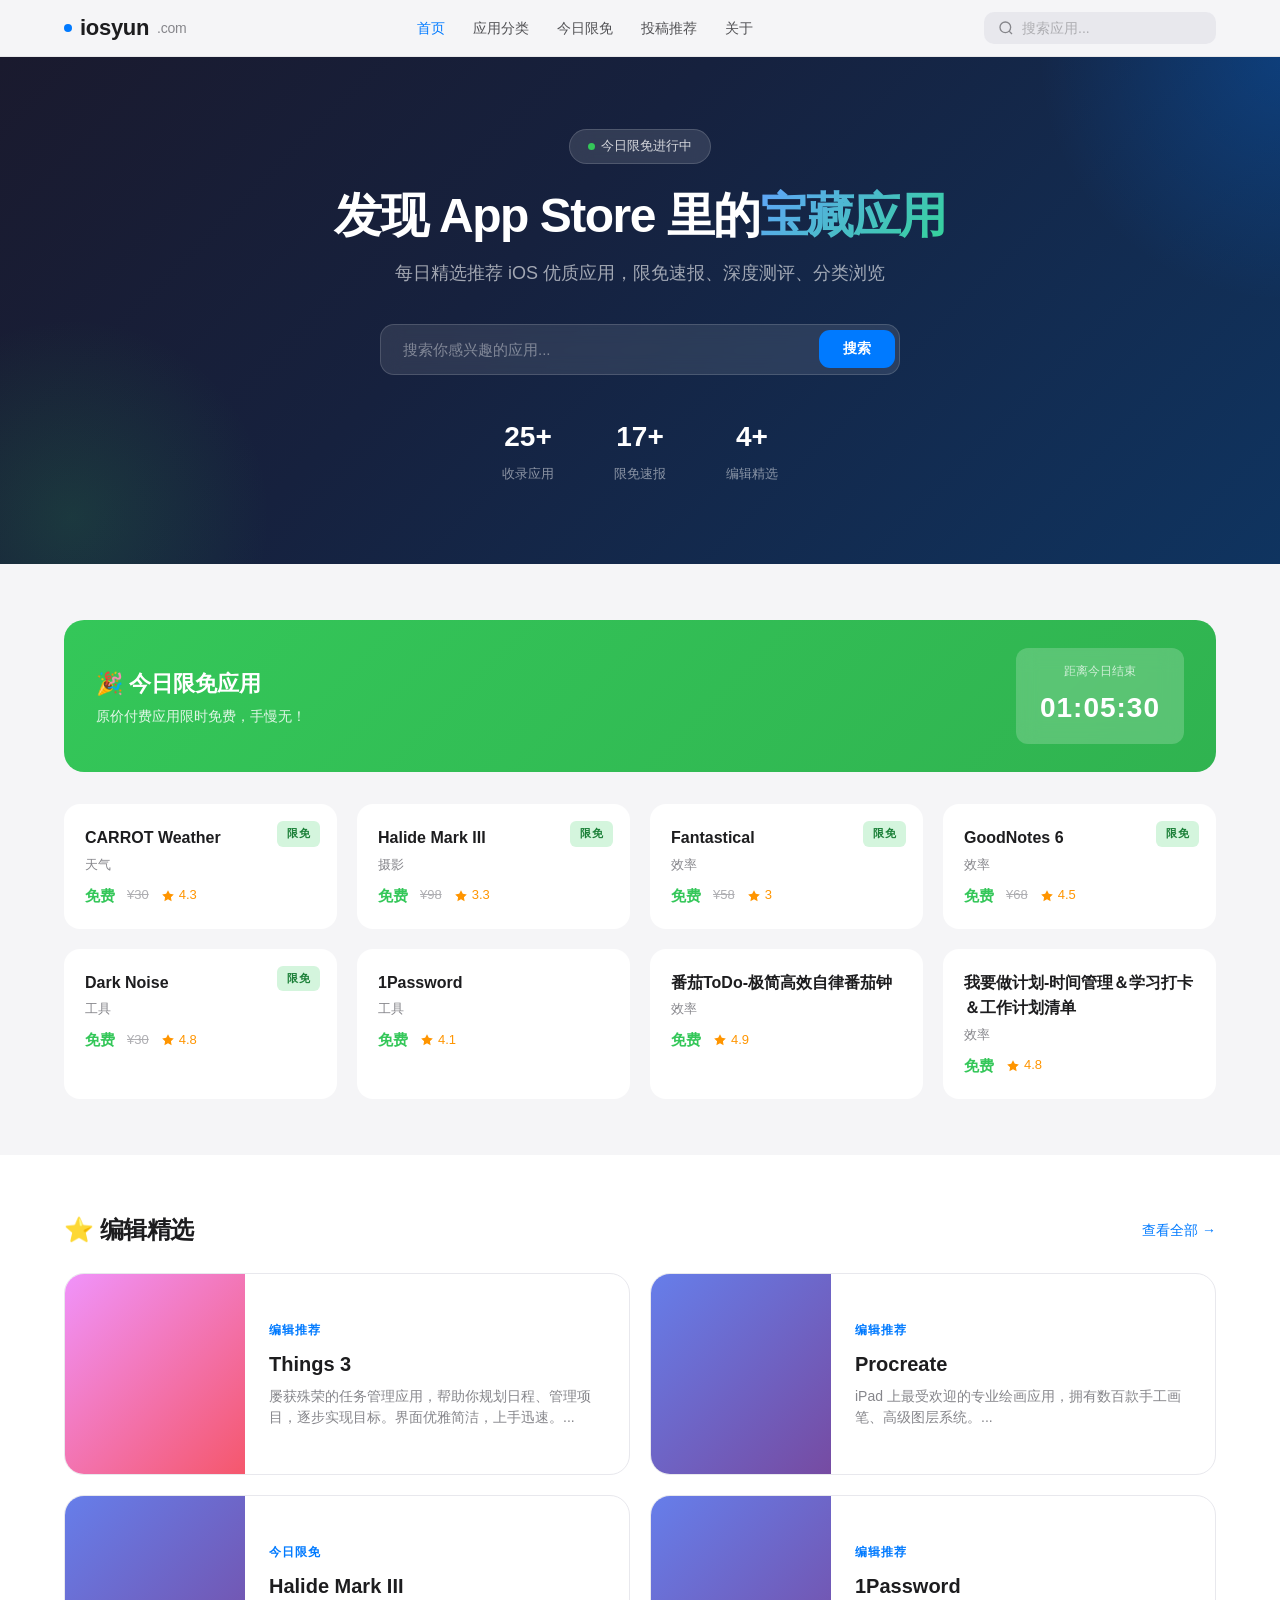
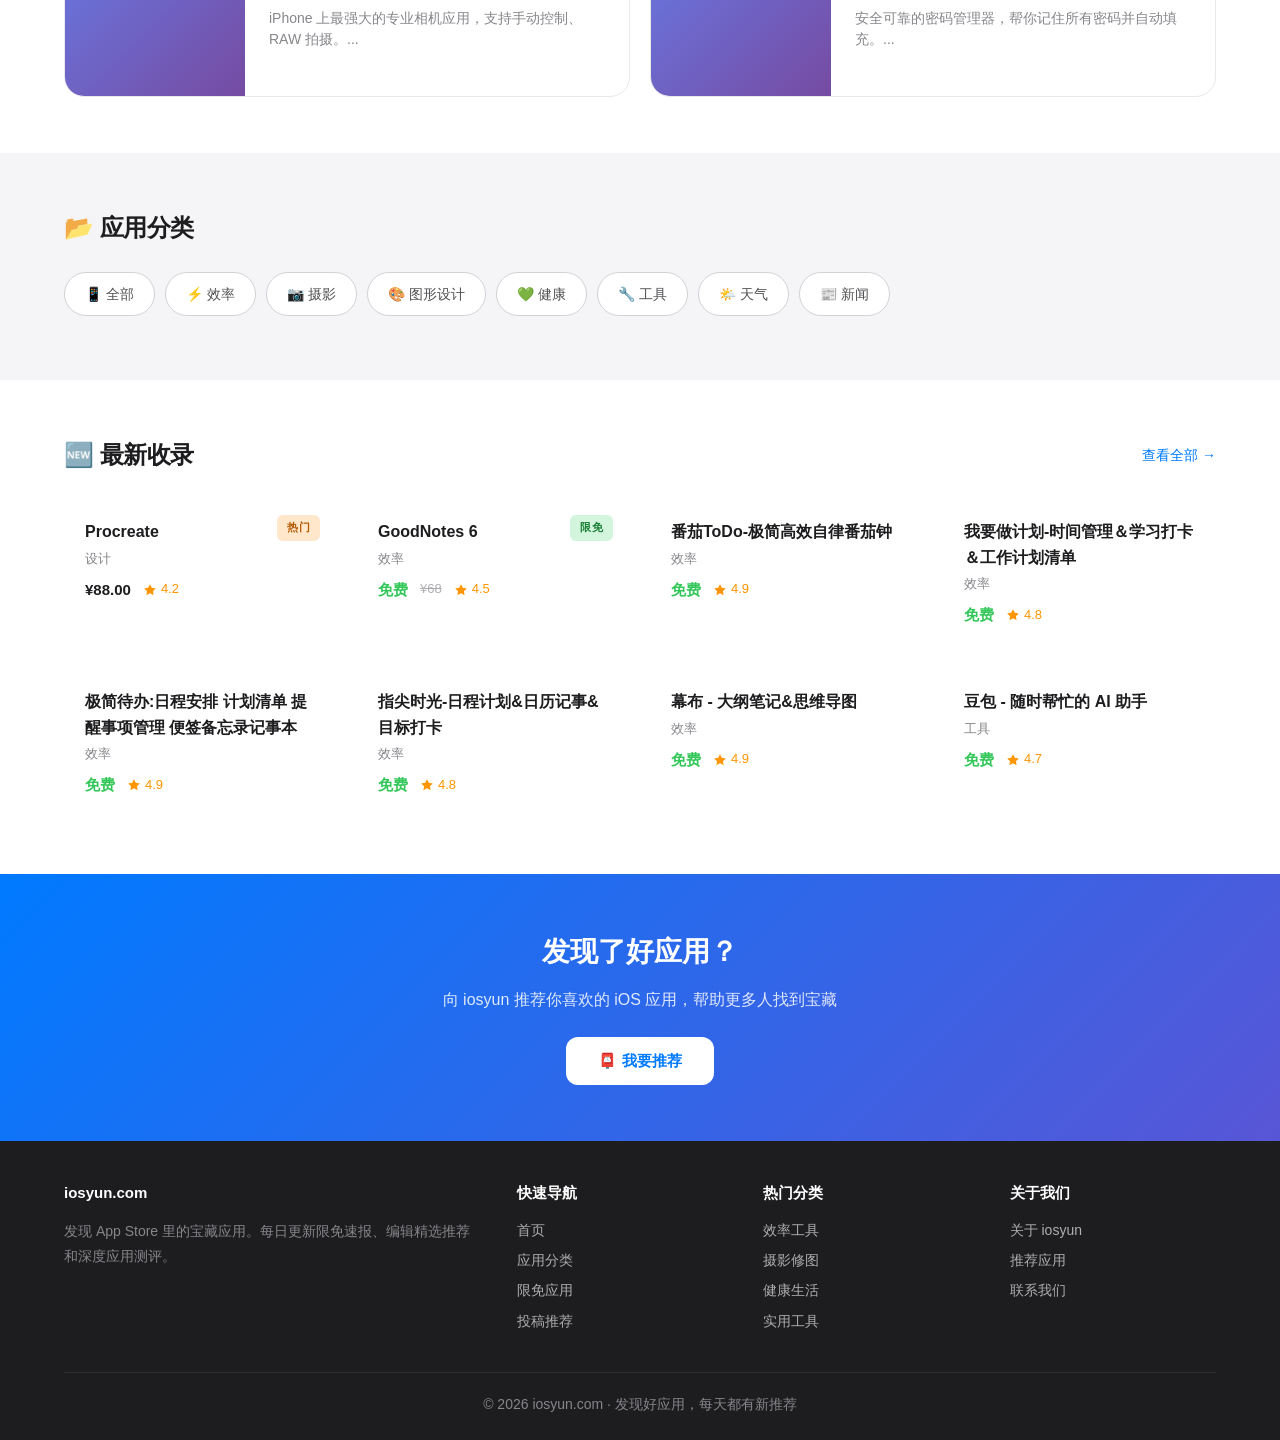
==== commit 0c7b7259: "今日限免：真正限免优先展示，不够8个自动补齐其他免费应用" ====
--- a/index.html
+++ b/index.html
@@ -168,9 +168,10 @@
   document.getElementById('statFree').textContent = apps.filter(a => a.isFree || a.price === '免费').length.toLocaleString() + '+';
   document.getElementById('statFeatured').textContent = apps.filter(a => a.featured).length.toLocaleString() + '+';
 
-  // 优先展示有原价信息的真正限免，没有则展示所有免费应用
+  // 真正限免优先，不够8个用其他免费应用补齐
   const realFree = apps.filter(a => a.isFree && a.originalPrice);
-  const freeApps = realFree.length > 0 ? realFree : apps.filter(a => a.isFree).slice(0, 8);
+  const otherFree = apps.filter(a => a.isFree && !a.originalPrice);
+  const freeApps = [...realFree, ...otherFree].slice(0, 8);
   const freeTitle = realFree.length > 0 ? '🎉 今日限免应用' : '🎁 免费好应用';
   document.querySelector('.fb-info h3').textContent = freeTitle;
   document.getElementById('freeApps').innerHTML = freeApps.length
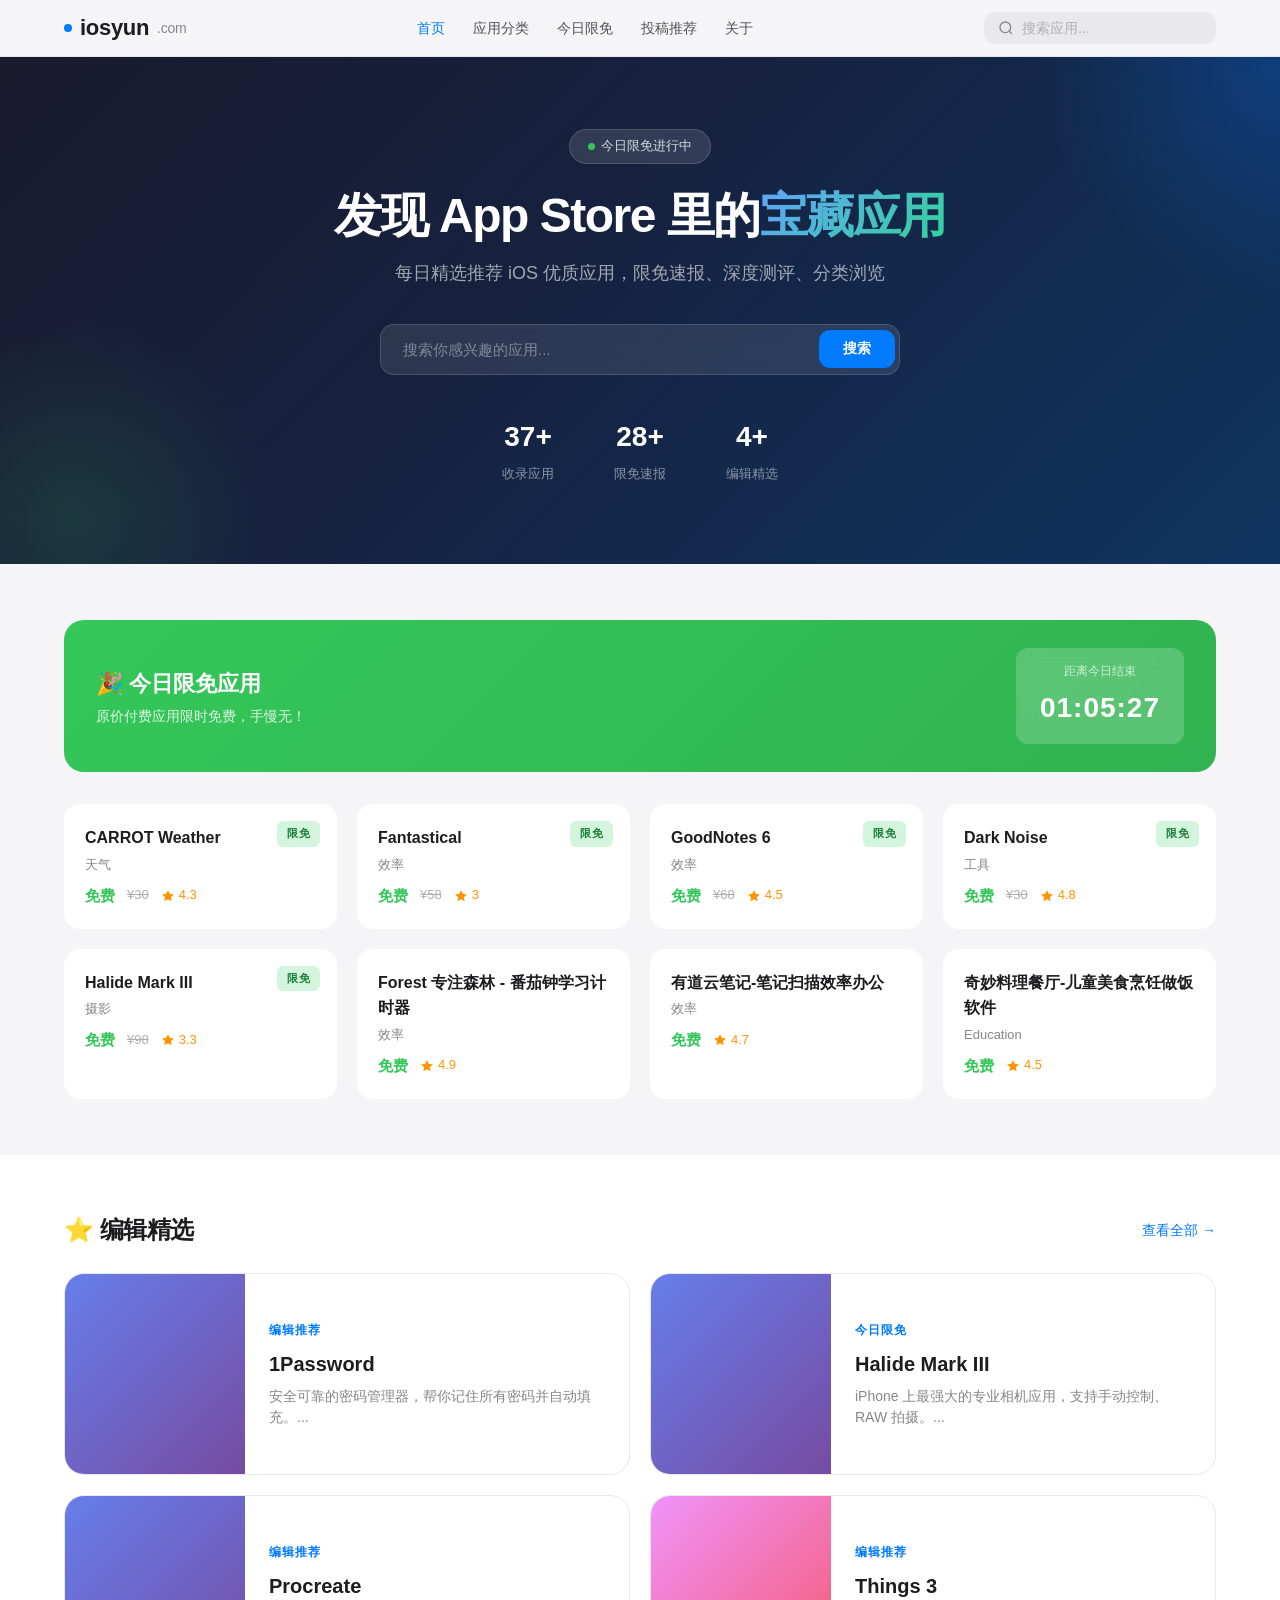
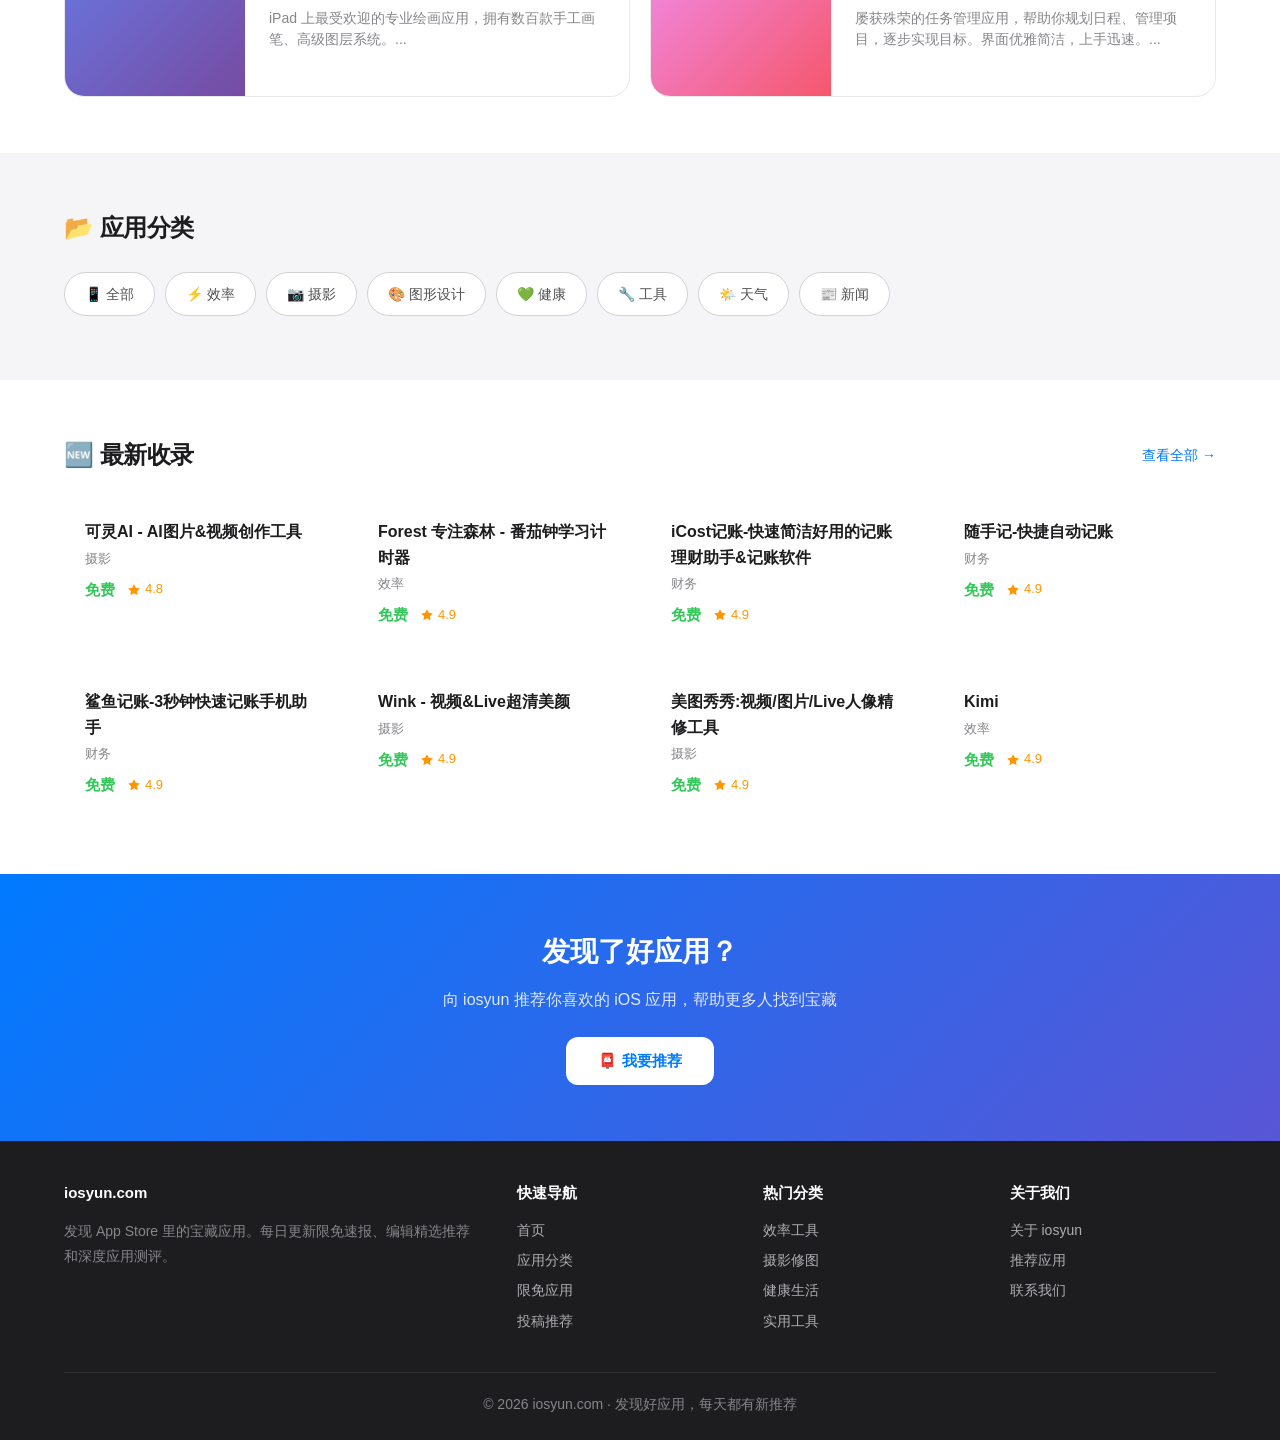
==== commit a11a53e8: "修复首页排序：今日限免随机、编辑精选按id降序、最新收录按id降序；分类页同理" ====
--- a/index.html
+++ b/index.html
@@ -6,8 +6,8 @@
 <meta http-equiv="Cache-Control" content="no-cache, no-store, must-revalidate">
 <meta http-equiv="Pragma" content="no-cache">
 <meta http-equiv="Expires" content="0">
-<meta name="app-version" content="4">
-<script>if(!document.querySelector('meta[name="app-version"]')||document.querySelector('meta[name="app-version"]').content!=='4')location.reload()</script>
+<meta name="app-version" content="5">
+<script>if(!document.querySelector('meta[name="app-version"]')||document.querySelector('meta[name="app-version"]').content!=='5')location.reload()</script>
 <title>iosyun - 发现好应用，每天都有新推荐</title>
 <meta name="description" content="iosyun 每日精选推荐 iOS 优质应用，限免速报、深度测评、分类浏览，帮你发现 App Store 里的宝藏应用。">
 <meta name="keywords" content="iOS应用推荐,App推荐,限免,App Store,应用测评,iPhone应用,iPad应用">
@@ -171,21 +171,22 @@
   // 真正限免优先，不够8个用其他免费应用补齐
   const realFree = apps.filter(a => a.isFree && a.originalPrice);
   const otherFree = apps.filter(a => a.isFree && !a.originalPrice);
-  const freeApps = [...realFree, ...otherFree].slice(0, 8);
+  const shuffle = arr => { const a = [...arr]; for (let i = a.length - 1; i > 0; i--) { const j = Math.floor(Math.random() * (i + 1)); [a[i], a[j]] = [a[j], a[i]]; } return a; };
+  const freeApps = [...shuffle(realFree), ...shuffle(otherFree)].slice(0, 8);
   const freeTitle = realFree.length > 0 ? '🎉 今日限免应用' : '🎁 免费好应用';
   document.querySelector('.fb-info h3').textContent = freeTitle;
   document.getElementById('freeApps').innerHTML = freeApps.length
     ? freeApps.map(createAppCard).join('')
     : '<p style="text-align:center;color:var(--gray-500);grid-column:1/-1;padding:40px;">暂无今日限免应用，明天再来看看~</p>';
 
-  const featured = apps.filter(a => a.featured).slice(0, 4);
+  const featured = [...apps].filter(a => a.featured).sort((a,b) => b.id - a.id).slice(0, 4);
   document.getElementById('featuredApps').innerHTML = featured.map(createFeaturedCard).join('');
 
   document.getElementById('categoriesList').innerHTML = categories.map(c =>
     `<a href="category.html?cat=${c.key}" class="cat-chip"><span class="emoji">${c.emoji}</span>${c.name}</a>`
   ).join('');
 
-  const latest = [...apps].sort((a,b) => new Date(b.updatedAt) - new Date(a.updatedAt)).slice(0, 8);
+  const latest = [...apps].sort((a,b) => b.id - a.id).slice(0, 8);
   document.getElementById('latestApps').innerHTML = latest.map(createAppCard).join('');
 
   startCountdown();
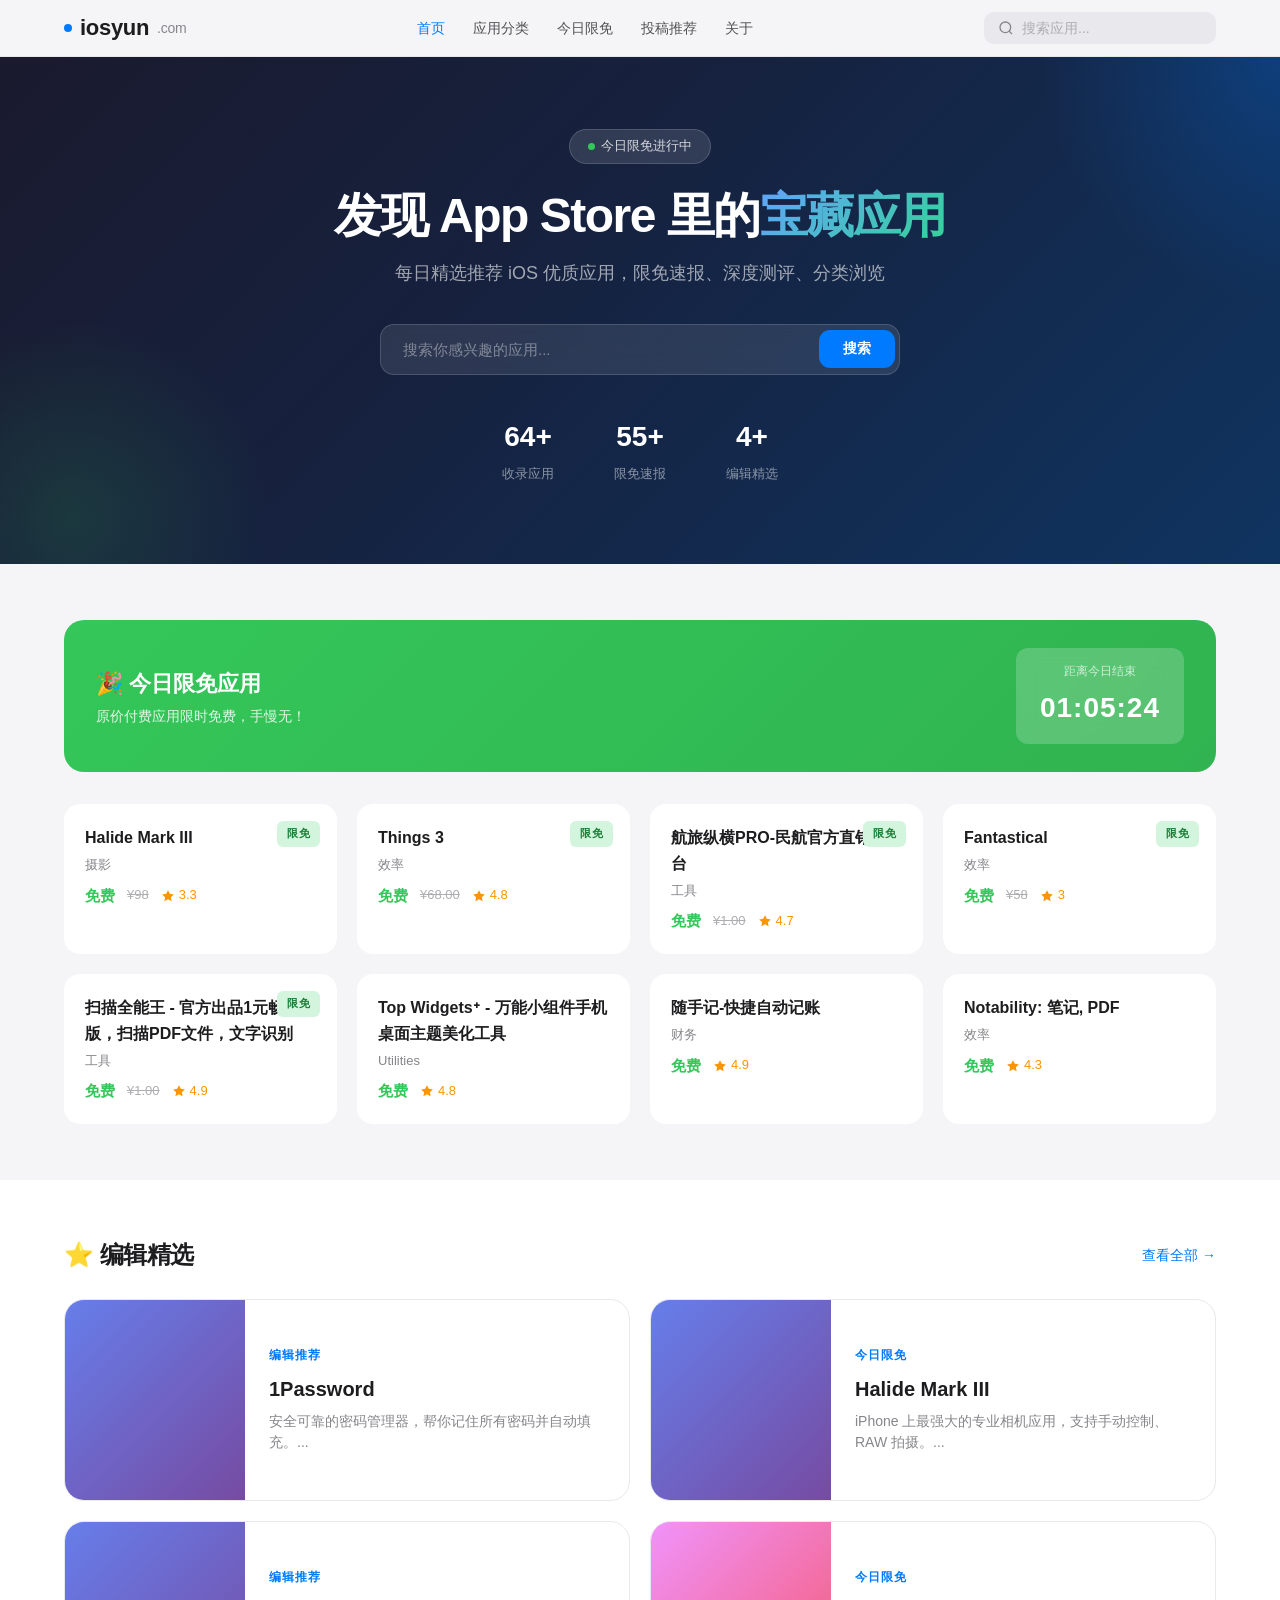
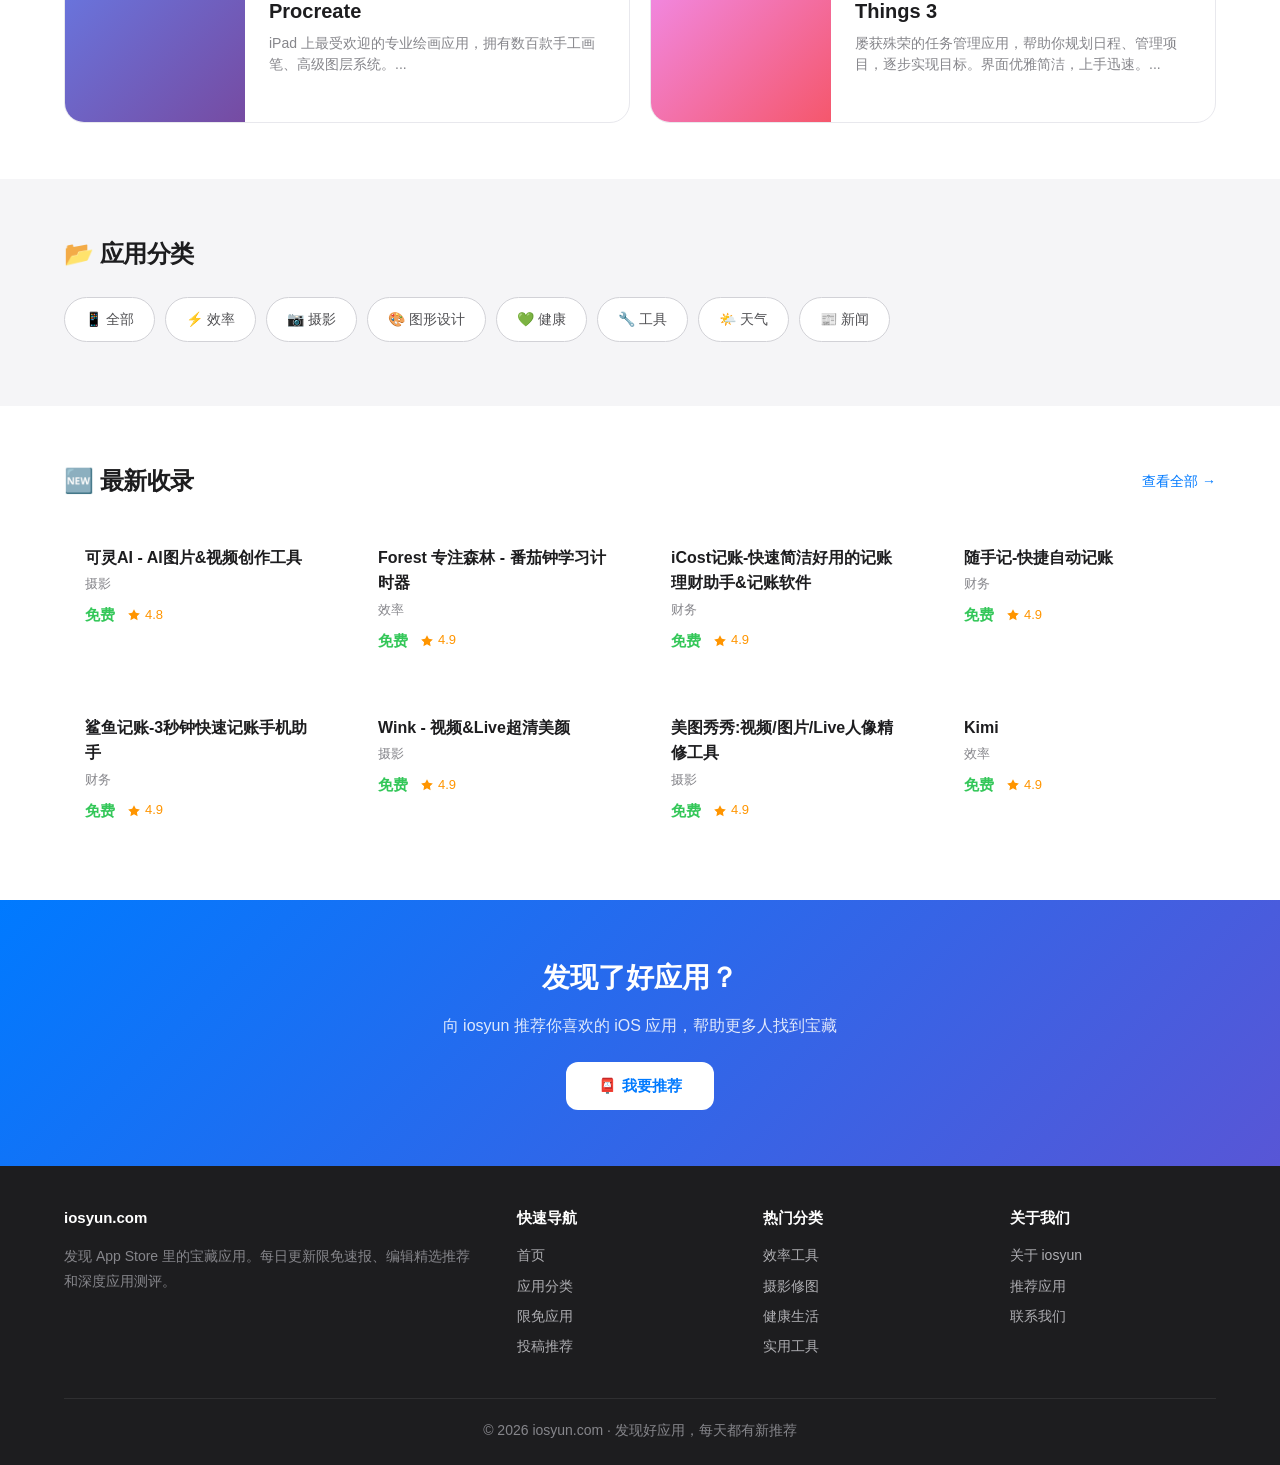
==== commit 1b8f3d61: "修复最新收录无法打开：补全缺失 slug 并加固入库逻辑 线上最新应用缺 slug 导致跳转到 /app/undefined；统一 description 字段，并让入库脚本始终生成 slug。  C" ====
--- a/index.html
+++ b/index.html
@@ -159,8 +159,8 @@
   <svg viewBox="0 0 24 24" fill="none" stroke="currentColor" stroke-width="2"><path d="m18 15-6-6-6 6"/></svg>
 </button>
 
-<script src="js/data.js?v=4"></script>
-<script src="js/main.js?v=4"></script>
+<script src="js/data.js?v=6"></script>
+<script src="js/main.js?v=6"></script>
 <script>
 document.addEventListener('DOMContentLoaded', () => {
   const apps = loadApps();
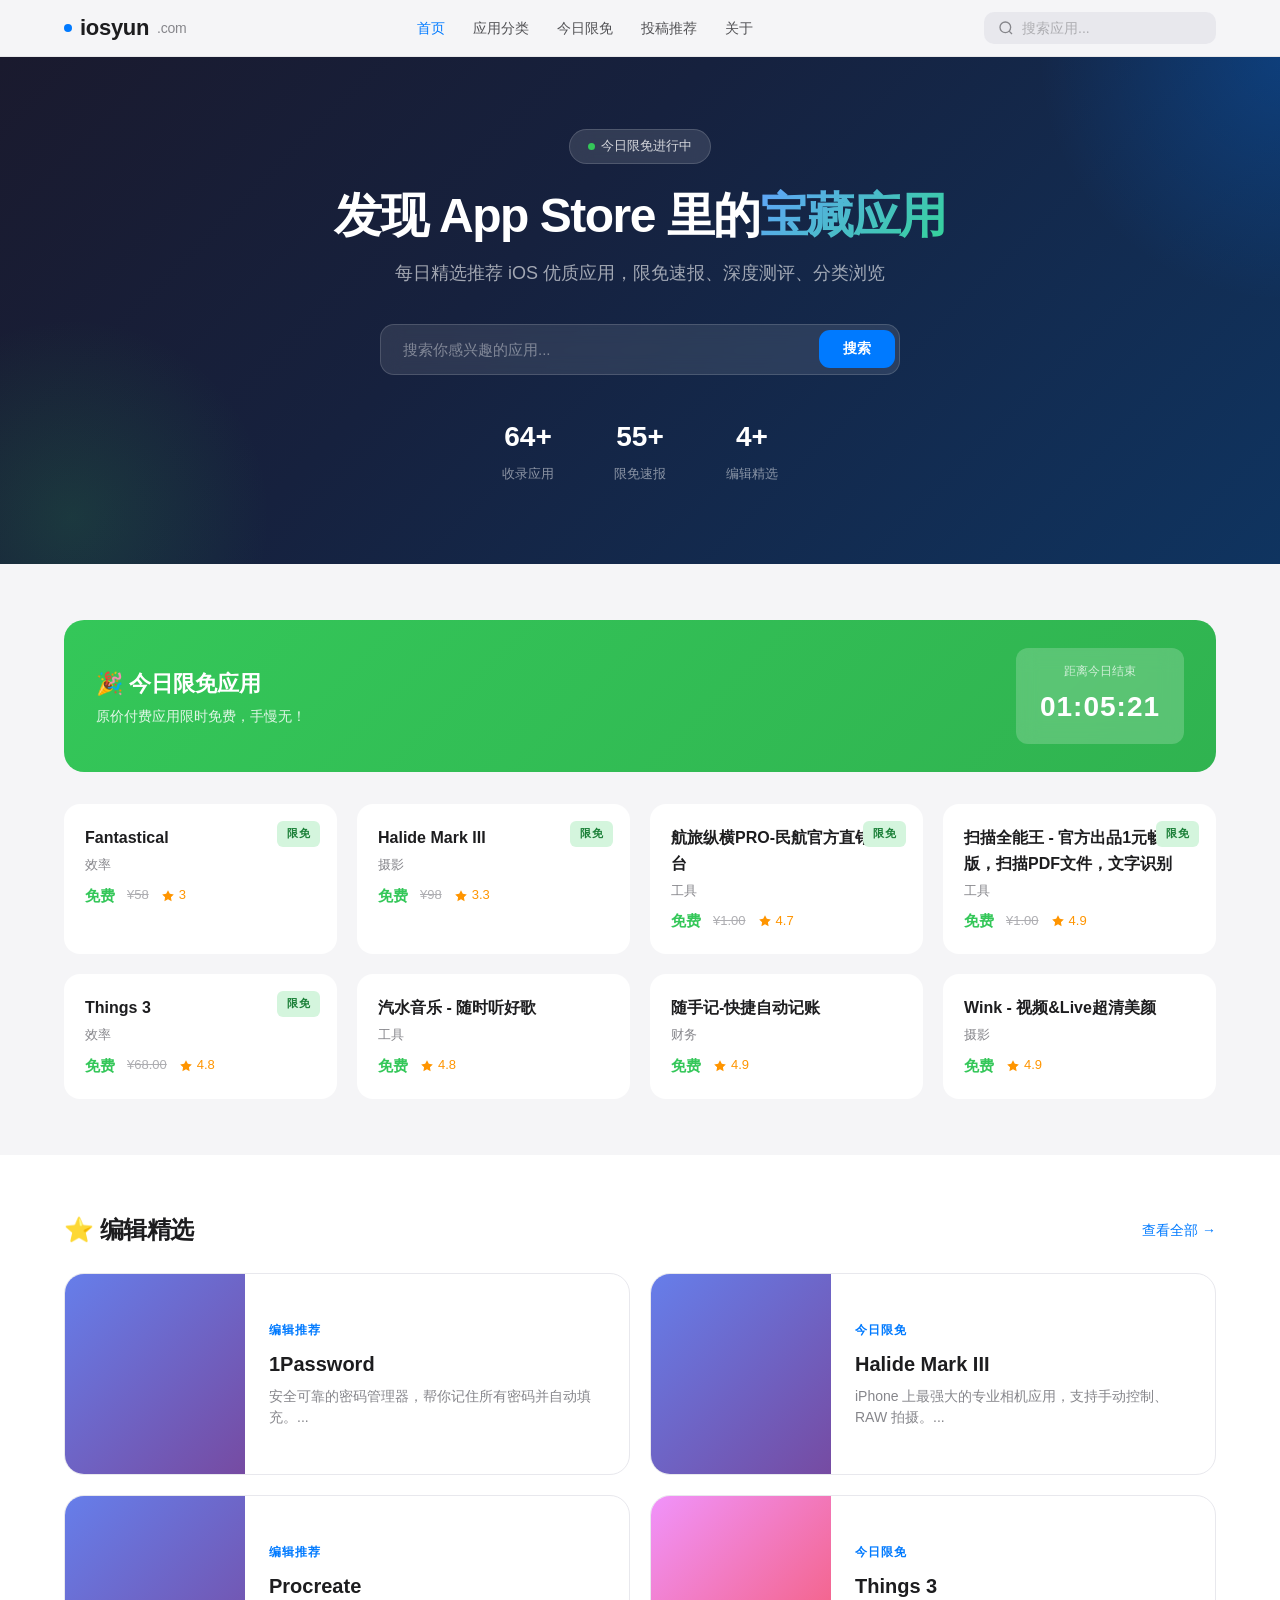
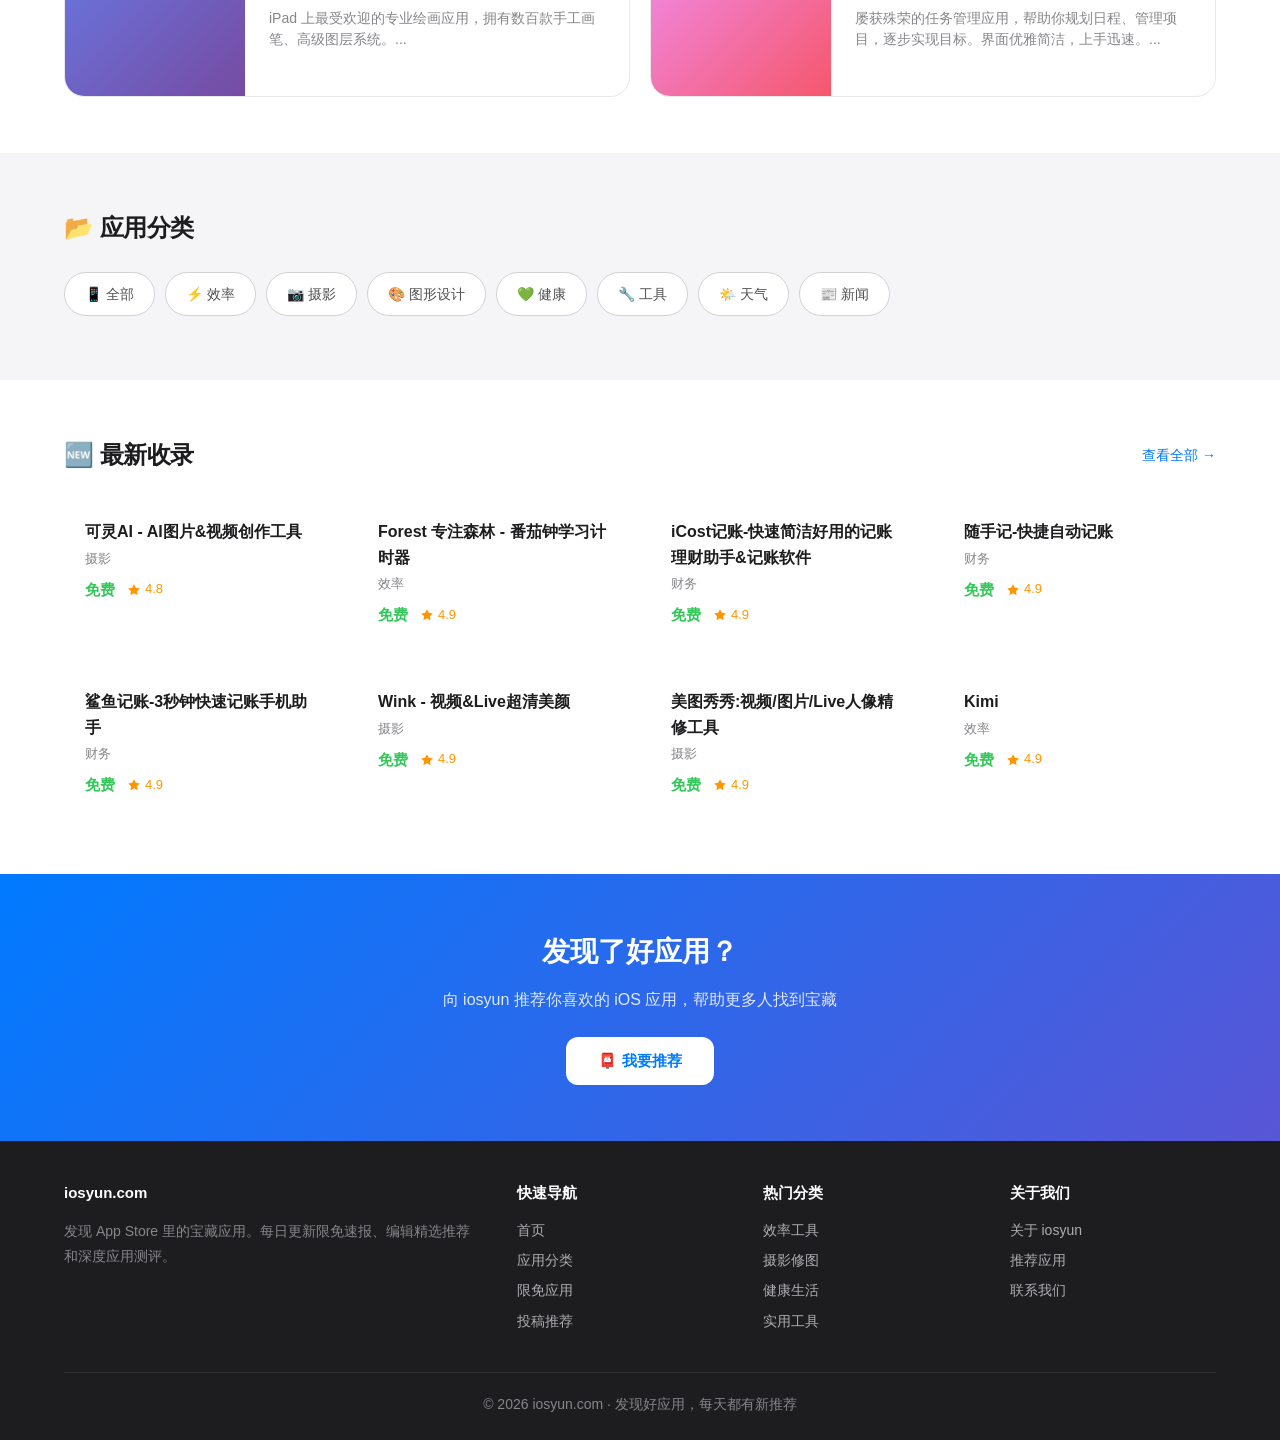
==== commit 7d68173f: "将应用详情 URL 改为 ASCII slug，旧中文链接自动跳转 中文 slug 分享时会被编码成难读的百分号串；改为英文名或 App Store id，并用 slugAliases 兼容旧链接。 " ====
--- a/index.html
+++ b/index.html
@@ -159,8 +159,8 @@
   <svg viewBox="0 0 24 24" fill="none" stroke="currentColor" stroke-width="2"><path d="m18 15-6-6-6 6"/></svg>
 </button>
 
-<script src="js/data.js?v=6"></script>
-<script src="js/main.js?v=6"></script>
+<script src="js/data.js?v=7"></script>
+<script src="js/main.js?v=7"></script>
 <script>
 document.addEventListener('DOMContentLoaded', () => {
   const apps = loadApps();
